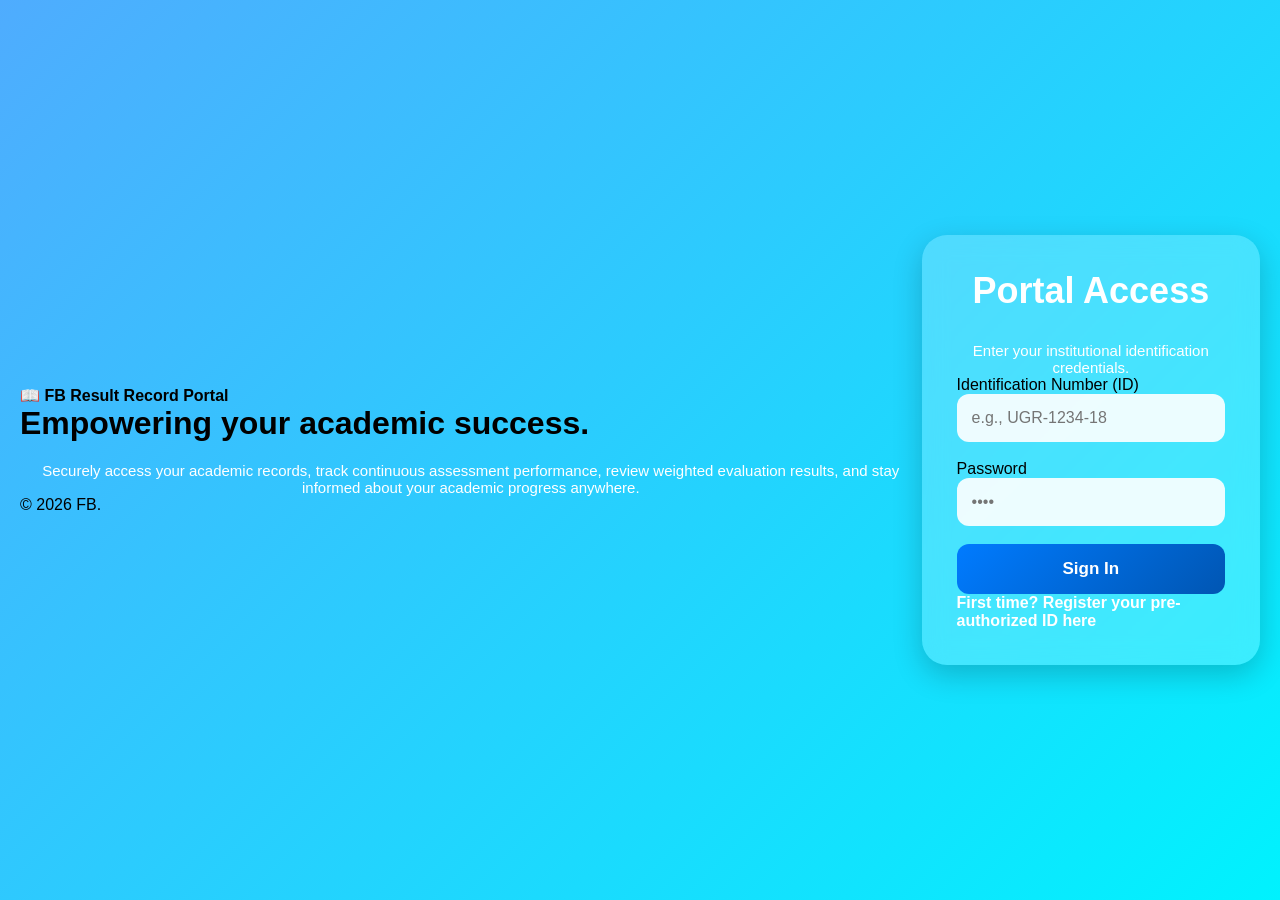
==== index.html @ 3ad72c37 "Update index.html" ====
<!DOCTYPE html>
<html lang="en">
<head>
    <meta charset="UTF-8">
    <meta name="viewport" content="width=device-width, initial-scale=1.0">
    <title>FB Result Record Portal</title>
    <link rel="stylesheet" href="style.css">
</head>
<body>
    <div class="container">
        <div class="left-banner">
            <div class="brand">📖 <strong>FB Result Record Portal</strong></div>
            <h1>Empowering your academic success.</h1>
            <p>Securely access your academic records, track continuous assessment performance, review weighted evaluation results, and stay informed about your academic progress anywhere.</p>
            <div class="footer-text">© 2026 FB.</div>
        </div>

        <div class="right-content">
            <div id="auth-card" class="card">
                <h2 id="auth-title">Portal Access</h2>
                <p id="auth-subtitle">Enter your institutional identification credentials.</p>
                
                <form id="auth-form">
                    <div class="form-group">
                        <label for="userId">Identification Number (ID)</label>
                        <input type="text" id="userId" required placeholder="e.g., UGR-1234-18">
                    </div>
                    <div class="form-group">
                        <label for="password">Password</label>
                        <input type="password" id="password" required placeholder="••••">
                    </div>
                    <button type="submit" id="submit-btn" class="primary-btn">Sign In</button>
                </form>
                <div class="toggle-auth">
                    <a href="#" id="toggle-link">First time? Register your pre-authorized ID here</a>
                </div>
            </div>

            <div id="student-dashboard" class="dashboard-card" style="display: none;">
                <h2>Welcome back, <span id="student-display-name">Student</span>!</h2>
                <p>Academic Assessment Performance Ledger</p>
                <div class="table-wrapper">
                    <table class="data-table">
                        <thead>
                            <tr>
                                <th>Subject Course</th>
                                <th>Quiz (10%)</th>
                                <th>Mid (20%)</th>
                                <th>Assign (20%)</th>
                                <th>Final (50%)</th>
                                <th>Total (100%)</th>
                                <th>Grade</th>
                            </tr>
                        </thead>
                        <tbody id="student-marks-body"></tbody>
                    </table>
                </div>
                <button class="secondary-btn" onclick="logout()">Sign Out</button>
            </div>

            <div id="admin-dashboard" class="card" style="display: none;">
                <h2>Instructor Grading Suite</h2>
                <p>Publish weighted assessment values directly to cloud tables.</p>
                <form id="mark-form">
                    <div class="form-group"><label>Student ID</label><input type="text" id="target-id" required></div>
                    <div class="form-group"><label>Course Subject</label><input type="text" id="target-subject" required></div>
                    <div class="form-group"><label>Quiz (Max 10)</label><input type="number" id="m-quiz" step="0.01" min="0" max="10" required></div>
                    <div class="form-group"><label>Mid Exam (Max 20)</label><input type="number" id="m-mid" step="0.01" min="0" max="20" required></div>
                    <div class="form-group"><label>Assignment (Max 20)</label><input type="number" id="m-assign" step="0.01" min="0" max="20" required></div>
                    <div class="form-group"><label>Final Exam (Max 50)</label><input type="number" id="m-final" step="0.01" min="0" max="50" required></div>
                    <button type="submit" class="primary-btn">Commit Grades</button>
                </form>
                <button class="secondary-btn" onclick="logout()">Sign Out</button>
            </div>
        </div>
    </div>
    <script src="app.js"></script>
</body>
</html>
---- style.css ----
*{
margin:0;
padding:0;
box-sizing:border-box;
font-family:'Segoe UI',sans-serif;
}

body{
min-height:100vh;
display:flex;
justify-content:center;
align-items:center;
background:linear-gradient(135deg,#4facfe,#00f2fe);
padding:20px;
}

.container{
width:100%;
display:flex;
justify-content:center;
align-items:center;
}

.card{
width:100%;
max-width:450px;
background:rgba(255,255,255,0.2);
backdrop-filter:blur(12px);
-webkit-backdrop-filter:blur(12px);
padding:35px;
border-radius:25px;
box-shadow:0 10px 30px rgba(0,0,0,0.2);
animation:fadeIn 1s ease;
}

h2{
text-align:center;
margin-bottom:30px;
font-size:36px;
font-weight:700;
color:white;
}

form{
display:flex;
flex-direction:column;
gap:18px;
}

.input-group{
width:100%;
}

input{
width:100%;
padding:15px;
border:none;
outline:none;
border-radius:12px;
font-size:16px;
background:rgba(255,255,255,0.9);
transition:0.3s ease;
}

input:focus{
transform:scale(1.02);
box-shadow:0 0 10px rgba(0,123,255,0.4);
}

button{
width:100%;
padding:15px;
border:none;
border-radius:12px;
background:linear-gradient(135deg,#007bff,#0056b3);
color:white;
font-size:17px;
font-weight:600;
cursor:pointer;
transition:0.3s ease;
}

button:hover{
transform:translateY(-3px);
box-shadow:0 8px 20px rgba(0,123,255,0.4);
}

button:active{
transform:scale(0.98);
}

p{
text-align:center;
margin-top:20px;
color:white;
font-size:15px;
}

a{
color:#fff;
font-weight:bold;
text-decoration:none;
}

a:hover{
text-decoration:underline;
}

@keyframes fadeIn{

from{
opacity:0;
transform:translateY(20px);
}

to{
opacity:1;
transform:translateY(0);
}

}

@media(max-width:768px){

.card{
max-width:95%;
padding:28px;
}

h2{
font-size:30px;
}

}

@media(max-width:480px){

body{
padding:10px;
}

.card{
padding:22px;
border-radius:18px;
}

h2{
font-size:26px;
}

input,
button{
padding:13px;
font-size:15px;
}

}
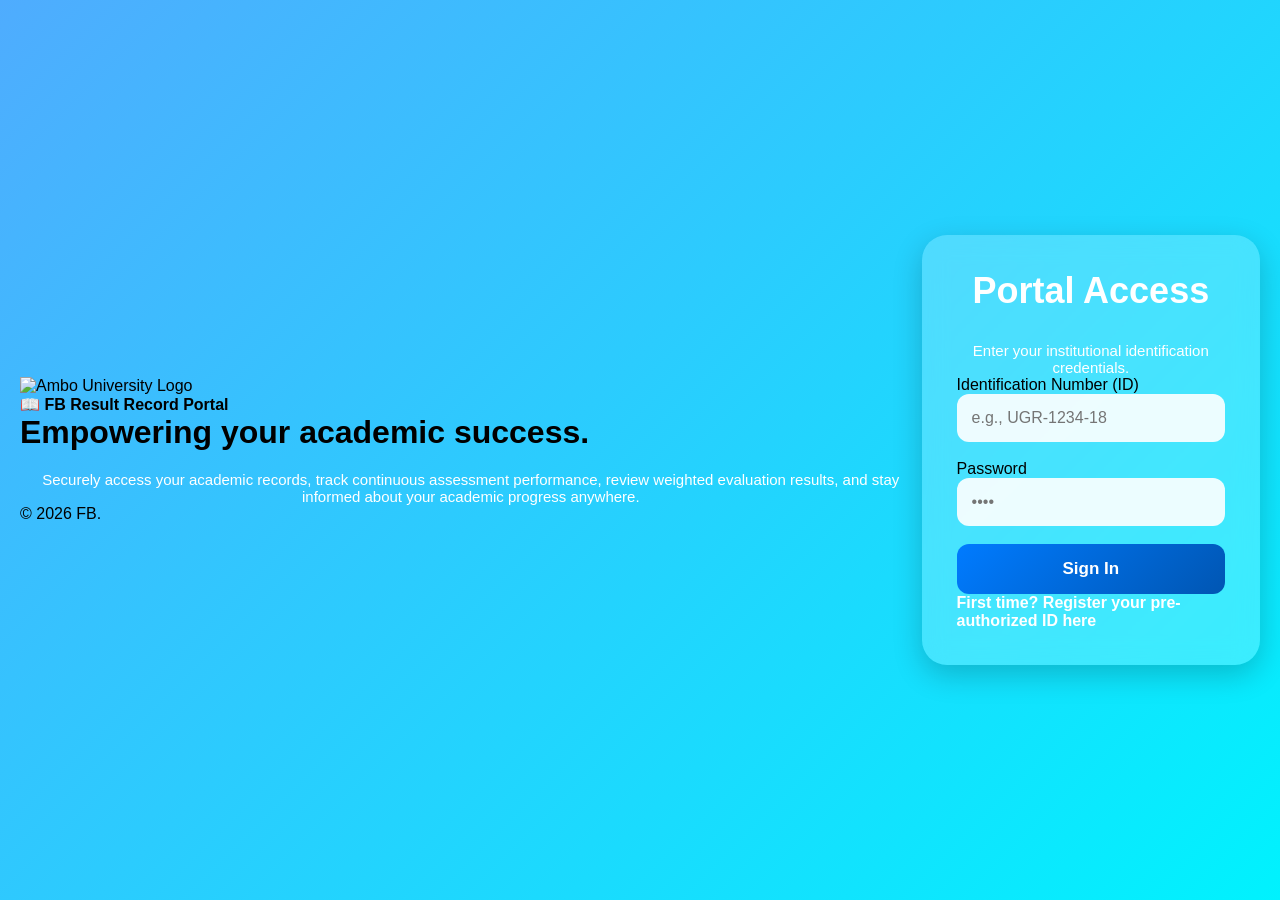
==== commit 4f288419: "Update index.html" ====
--- a/index.html
+++ b/index.html
@@ -9,6 +9,10 @@
 <body>
     <div class="container">
         <div class="left-banner">
+            <div class="logo-wrapper">
+                <img src="ambo-university-logo.png" alt="Ambo University Logo" class="university-logo">
+            </div>
+            
             <div class="brand">📖 <strong>FB Result Record Portal</strong></div>
             <h1>Empowering your academic success.</h1>
             <p>Securely access your academic records, track continuous assessment performance, review weighted evaluation results, and stay informed about your academic progress anywhere.</p>
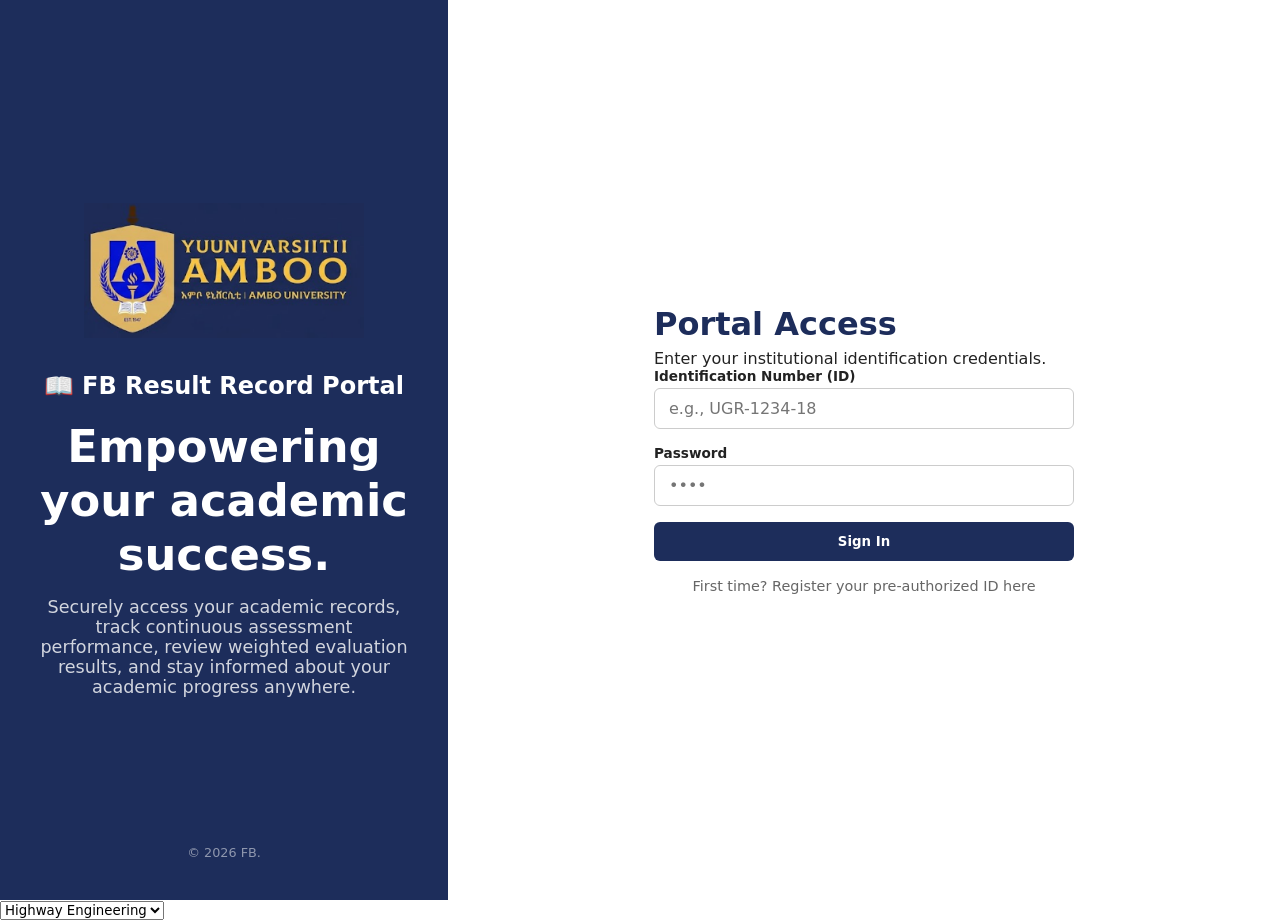
==== commit 6d719db2: "Add subject selection dropdown to index.html" ====
--- a/index.html
+++ b/index.html
@@ -12,7 +12,6 @@
             <div class="logo-wrapper">
                 <img src="ambo-university-logo.png" alt="Ambo University Logo" class="university-logo">
             </div>
-            
             <div class="brand">📖 <strong>FB Result Record Portal</strong></div>
             <h1>Empowering your academic success.</h1>
             <p>Securely access your academic records, track continuous assessment performance, review weighted evaluation results, and stay informed about your academic progress anywhere.</p>
@@ -79,5 +78,9 @@
         </div>
     </div>
     <script src="app.js"></script>
+   <select id="target-subject">
+    <option value="Highway Engineering">Highway Engineering</option>
+    <option value="Transport Planning">Transport Planning</option>
+</select>
 </body>
 </html>
--- a/style.css
+++ b/style.css
@@ -1,157 +1,104 @@
-*{
-margin:0;
-padding:0;
-box-sizing:border-box;
-font-family:'Segoe UI',sans-serif;
+/* Container for the logo inside the left banner */
+.logo-wrapper {
+    background-color: transparent; /* Removes the white background card completely */
+    padding: 0; /* Removes the extra padding that caused the thick frame look */
+    
+    width: 100%;
+    max-width: 280px; /* Keeps a professional display width for the university badge */
+    margin: 0 auto 30px auto; /* Centers the wrapper horizontally and keeps spacing below it */
+    display: block; /* Block display allows auto margins to center it */
+    text-align: center; /* Centers the image inline element inside the wrapper */
 }
 
-body{
-min-height:100vh;
-display:flex;
-justify-content:center;
-align-items:center;
-background:linear-gradient(135deg,#4facfe,#00f2fe);
-padding:20px;
+/* Forces logo image to display perfectly inside its frame */
+.university-logo {
+    width: 100%;
+    height: auto;
+    display: inline-block; /* CHANGED from 'none' so your logo is actually visible */
+    object-fit: contain;
 }
 
-.container{
-width:100%;
-display:flex;
-justify-content:center;
-align-items:center;
+/* Ensure the left banner container centers its children smoothly */
+.left-banner {
+    display: flex;
+    flex-direction: column;
+    justify-content: center;
+    align-items: center; /* Centers the title, paragraph, and logo horizontally */
+    text-align: center; /* Centers all internal text lines */
+    padding: 60px 40px;
 }
 
-.card{
-width:100%;
-max-width:450px;
-background:rgba(255,255,255,0.2);
-backdrop-filter:blur(12px);
--webkit-backdrop-filter:blur(12px);
-padding:35px;
-border-radius:25px;
-box-shadow:0 10px 30px rgba(0,0,0,0.2);
-animation:fadeIn 1s ease;
+/* Reset the brand layout positioning to prevent it from pinning to a tiny absolute corner */
+.left-banner .brand {
+    position: static !important; /* Overrides any old absolute thumbnail positioning */
+    font-size: 1.5rem;
+    font-weight: 700;
+    margin-bottom: 20px;
+    color: #ffffff;
+    display: flex;
+    align-items: center;
+    gap: 8px;
+}
+:root {
+    --primary-blue: #1d2d5b;
+    --text-dark: #222222;
+    --text-muted: #666666;
+    --bg-light: #f4f6f9;
+    --border-color: #cccccc;
 }
 
-h2{
-text-align:center;
-margin-bottom:30px;
-font-size:36px;
-font-weight:700;
-color:white;
+* { box-sizing: border-box; margin: 0; padding: 0; font-family: -apple-system, system-ui, sans-serif; }
+body { background-color: #ffffff; color: var(--text-dark); min-height: 100vh; }
+.container { display: flex; min-height: 100vh; flex-wrap: wrap; }
+
+.left-banner {
+    background-color: var(--primary-blue);
+    color: #ffffff;
+    width: 35%;
+    padding: 40px;
+    display: flex;
+    flex-direction: column;
+    justify-content: center;
+    position: relative;
 }
 
-form{
-display:flex;
-flex-direction:column;
-gap:18px;
+.left-banner h1 { font-size: 2.8rem; margin-bottom: 16px; line-height: 1.2; }
+.left-banner p { opacity: 0.8; font-size: 1.1rem; }
+.left-banner .brand { position: absolute; top: 40px; }
+.left-banner .footer-text { position: absolute; bottom: 40px; font-size: 0.8rem; opacity: 0.5; }
+
+.right-content {
+    width: 65%;
+    display: flex;
+    align-items: center;
+    justify-content: center;
+    padding: 40px;
+    background-color: #ffffff;
 }
 
-.input-group{
-width:100%;
+.card { width: 100%; max-width: 420px; }
+.dashboard-card { width: 100%; padding: 20px; }
+h2 { color: var(--primary-blue); font-size: 2rem; margin-bottom: 6px; }
+
+.form-group { margin-bottom: 16px; }
+.form-group label { display: block; font-size: 0.85rem; font-weight: 600; margin-bottom: 4px; }
+.form-group input { width: 100%; padding: 10px 14px; border: 1px solid var(--border-color); border-radius: 6px; font-size: 1rem; }
+
+.primary-btn { width: 100%; background-color: var(--primary-blue); color: white; padding: 12px; border: none; border-radius: 6px; font-weight: 600; cursor: pointer; }
+.secondary-btn { background: none; border: 1px solid var(--primary-blue); color: var(--primary-blue); padding: 8px 16px; border-radius: 4px; cursor: pointer; margin-top: 20px; }
+.toggle-auth { text-align: center; margin-top: 15px; }
+.toggle-auth a { color: var(--text-muted); text-decoration: none; font-size: 0.9rem; }
+
+/* Responsive Table Styles */
+.table-wrapper { width: 100%; overflow-x: auto; margin-top: 20px; border: 1px solid var(--border-color); border-radius: 6px; }
+.data-table { width: 100%; border-collapse: collapse; min-width: 600px; }
+.data-table th, .data-table td { padding: 12px; border-bottom: 1px solid #e0e0e0; text-align: left; font-size: 0.95rem; }
+.data-table th { background-color: var(--bg-light); color: var(--primary-blue); font-weight: 600; }
+.data-table tr:last-child td { border-bottom: none; }
+
+@media (max-width: 1024px) {
+    .container { flex-direction: column; }
+    .left-banner, .right-content { width: 100%; position: static; padding: 40px 20px; }
+    .left-banner { min-height: 200px; }
+    .left-banner .brand, .left-banner .footer-text { position: static; margin-bottom: 20px; }
 }
-
-input{
-width:100%;
-padding:15px;
-border:none;
-outline:none;
-border-radius:12px;
-font-size:16px;
-background:rgba(255,255,255,0.9);
-transition:0.3s ease;
-}
-
-input:focus{
-transform:scale(1.02);
-box-shadow:0 0 10px rgba(0,123,255,0.4);
-}
-
-button{
-width:100%;
-padding:15px;
-border:none;
-border-radius:12px;
-background:linear-gradient(135deg,#007bff,#0056b3);
-color:white;
-font-size:17px;
-font-weight:600;
-cursor:pointer;
-transition:0.3s ease;
-}
-
-button:hover{
-transform:translateY(-3px);
-box-shadow:0 8px 20px rgba(0,123,255,0.4);
-}
-
-button:active{
-transform:scale(0.98);
-}
-
-p{
-text-align:center;
-margin-top:20px;
-color:white;
-font-size:15px;
-}
-
-a{
-color:#fff;
-font-weight:bold;
-text-decoration:none;
-}
-
-a:hover{
-text-decoration:underline;
-}
-
-@keyframes fadeIn{
-
-from{
-opacity:0;
-transform:translateY(20px);
-}
-
-to{
-opacity:1;
-transform:translateY(0);
-}
-
-}
-
-@media(max-width:768px){
-
-.card{
-max-width:95%;
-padding:28px;
-}
-
-h2{
-font-size:30px;
-}
-
-}
-
-@media(max-width:480px){
-
-body{
-padding:10px;
-}
-
-.card{
-padding:22px;
-border-radius:18px;
-}
-
-h2{
-font-size:26px;
-}
-
-input,
-button{
-padding:13px;
-font-size:15px;
-}
-
-}
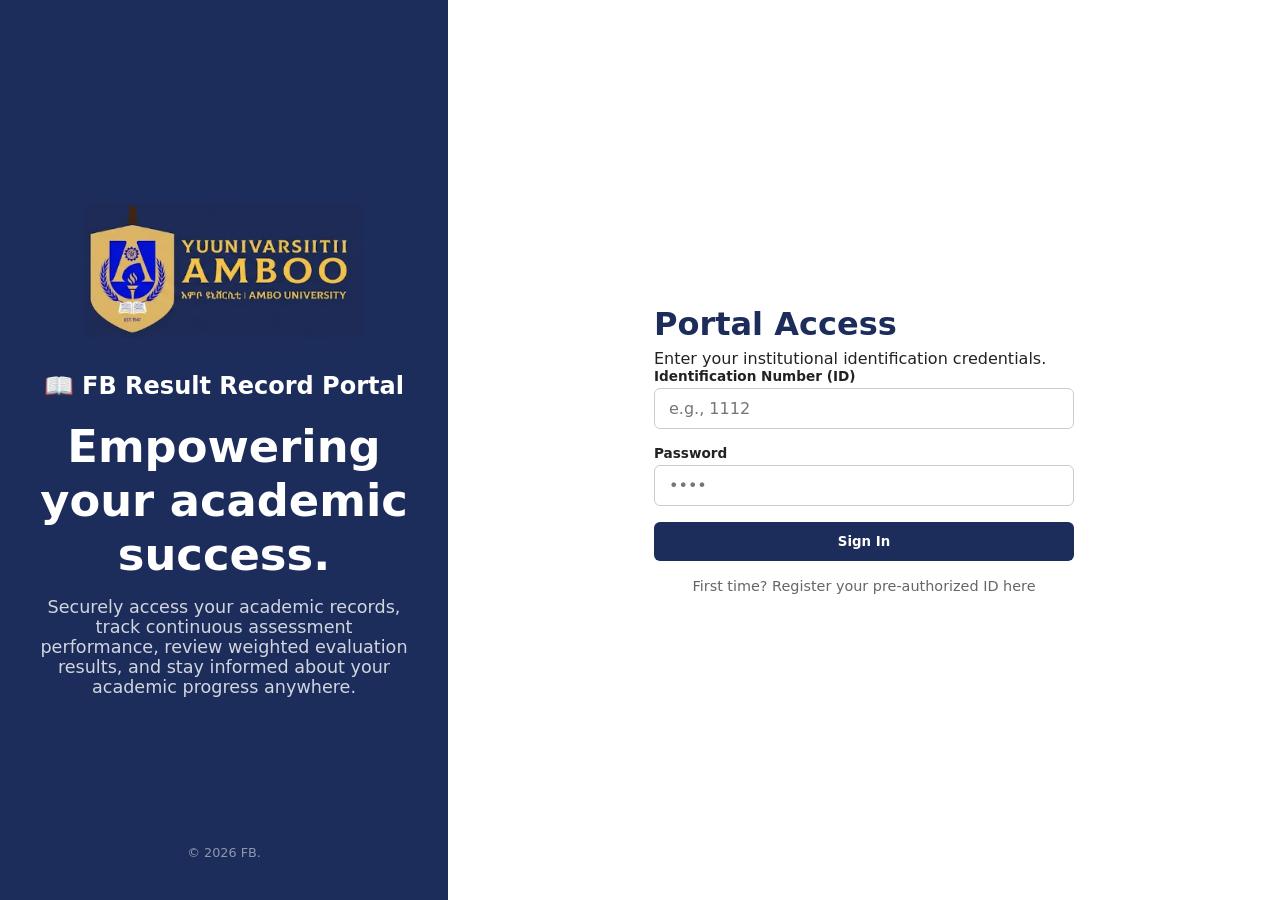
==== commit fd62ff04: "Update index.html" ====
--- a/index.html
+++ b/index.html
@@ -26,7 +26,7 @@
                 <form id="auth-form">
                     <div class="form-group">
                         <label for="userId">Identification Number (ID)</label>
-                        <input type="text" id="userId" required placeholder="e.g., UGR-1234-18">
+                        <input type="text" id="userId" required placeholder="e.g., 1112">
                     </div>
                     <div class="form-group">
                         <label for="password">Password</label>
@@ -65,8 +65,17 @@
                 <h2>Instructor Grading Suite</h2>
                 <p>Publish weighted assessment values directly to cloud tables.</p>
                 <form id="mark-form">
-                    <div class="form-group"><label>Student ID</label><input type="text" id="target-id" required></div>
-                    <div class="form-group"><label>Course Subject</label><input type="text" id="target-subject" required></div>
+                    <div class="form-group">
+                        <label>Student ID</label>
+                        <input type="text" id="target-id" required>
+                    </div>
+                    <div class="form-group">
+                        <label>Course Subject</label>
+                        <select id="target-subject" class="form-control" style="width:100%; padding: 10px; margin-top: 5px; border-radius: 6px;">
+                            <option value="Highway Engineering">Highway Engineering</option>
+                            <option value="Transport Planning">Transport Planning</option>
+                        </select>
+                    </div>
                     <div class="form-group"><label>Quiz (Max 10)</label><input type="number" id="m-quiz" step="0.01" min="0" max="10" required></div>
                     <div class="form-group"><label>Mid Exam (Max 20)</label><input type="number" id="m-mid" step="0.01" min="0" max="20" required></div>
                     <div class="form-group"><label>Assignment (Max 20)</label><input type="number" id="m-assign" step="0.01" min="0" max="20" required></div>
@@ -78,9 +87,5 @@
         </div>
     </div>
     <script src="app.js"></script>
-   <select id="target-subject">
-    <option value="Highway Engineering">Highway Engineering</option>
-    <option value="Transport Planning">Transport Planning</option>
-</select>
 </body>
 </html>
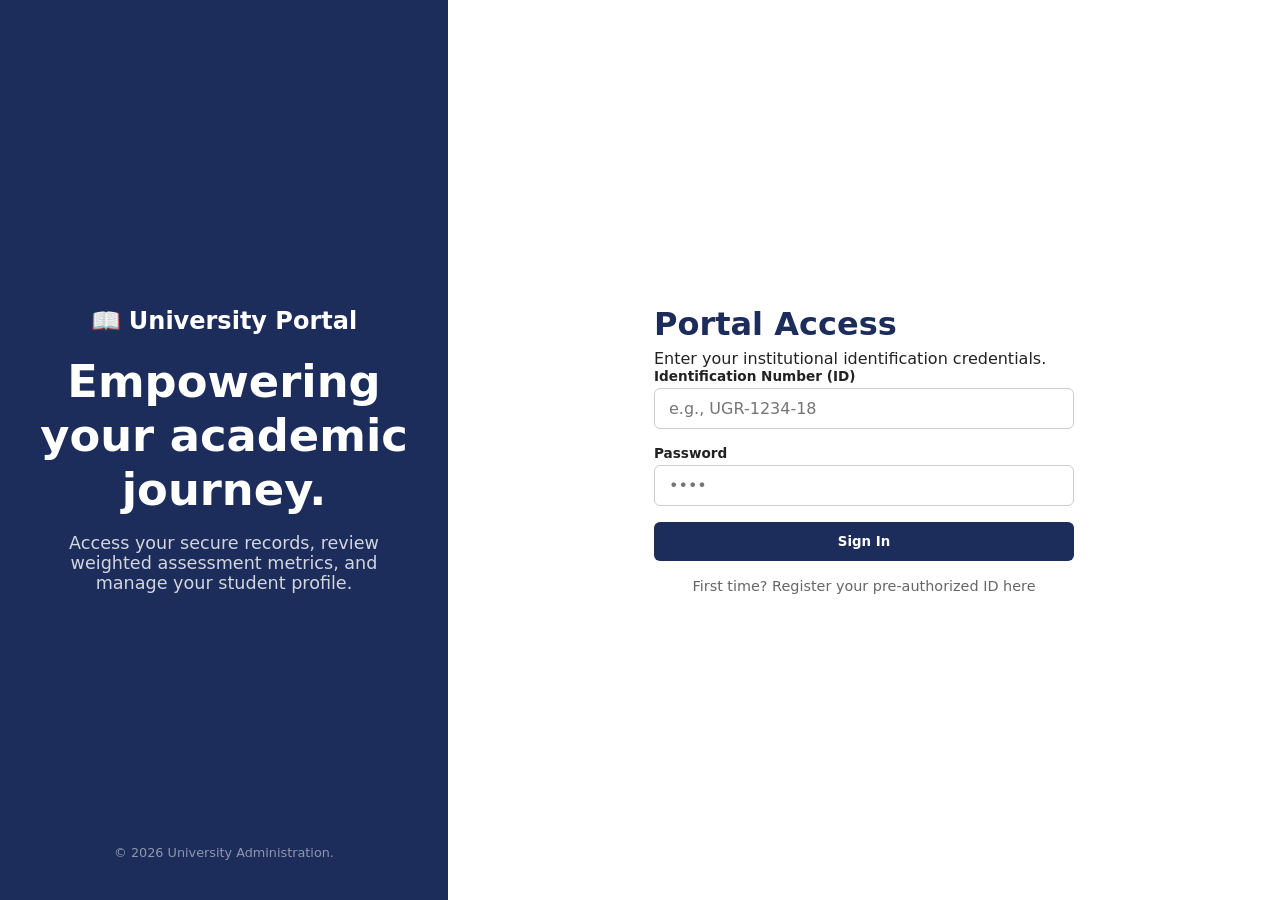
==== commit af9f1df3: "Update index.html" ====
--- a/index.html
+++ b/index.html
@@ -3,19 +3,16 @@
 <head>
     <meta charset="UTF-8">
     <meta name="viewport" content="width=device-width, initial-scale=1.0">
-    <title>FB Result Record Portal</title>
+    <title>University Portal</title>
     <link rel="stylesheet" href="style.css">
 </head>
 <body>
     <div class="container">
         <div class="left-banner">
-            <div class="logo-wrapper">
-                <img src="ambo-university-logo.png" alt="Ambo University Logo" class="university-logo">
-            </div>
-            <div class="brand">📖 <strong>FB Result Record Portal</strong></div>
-            <h1>Empowering your academic success.</h1>
-            <p>Securely access your academic records, track continuous assessment performance, review weighted evaluation results, and stay informed about your academic progress anywhere.</p>
-            <div class="footer-text">© 2026 FB.</div>
+            <div class="brand">📖 <strong>University Portal</strong></div>
+            <h1>Empowering your academic journey.</h1>
+            <p>Access your secure records, review weighted assessment metrics, and manage your student profile.</p>
+            <div class="footer-text">© 2026 University Administration.</div>
         </div>
 
         <div class="right-content">
@@ -26,7 +23,7 @@
                 <form id="auth-form">
                     <div class="form-group">
                         <label for="userId">Identification Number (ID)</label>
-                        <input type="text" id="userId" required placeholder="e.g., 1112">
+                        <input type="text" id="userId" required placeholder="e.g., UGR-1234-18">
                     </div>
                     <div class="form-group">
                         <label for="password">Password</label>
@@ -65,17 +62,8 @@
                 <h2>Instructor Grading Suite</h2>
                 <p>Publish weighted assessment values directly to cloud tables.</p>
                 <form id="mark-form">
-                    <div class="form-group">
-                        <label>Student ID</label>
-                        <input type="text" id="target-id" required>
-                    </div>
-                    <div class="form-group">
-                        <label>Course Subject</label>
-                        <select id="target-subject" class="form-control" style="width:100%; padding: 10px; margin-top: 5px; border-radius: 6px;">
-                            <option value="Highway Engineering">Highway Engineering</option>
-                            <option value="Transport Planning">Transport Planning</option>
-                        </select>
-                    </div>
+                    <div class="form-group"><label>Student ID</label><input type="text" id="target-id" required></div>
+                    <div class="form-group"><label>Course Subject</label><input type="text" id="target-subject" required></div>
                     <div class="form-group"><label>Quiz (Max 10)</label><input type="number" id="m-quiz" step="0.01" min="0" max="10" required></div>
                     <div class="form-group"><label>Mid Exam (Max 20)</label><input type="number" id="m-mid" step="0.01" min="0" max="20" required></div>
                     <div class="form-group"><label>Assignment (Max 20)</label><input type="number" id="m-assign" step="0.01" min="0" max="20" required></div>
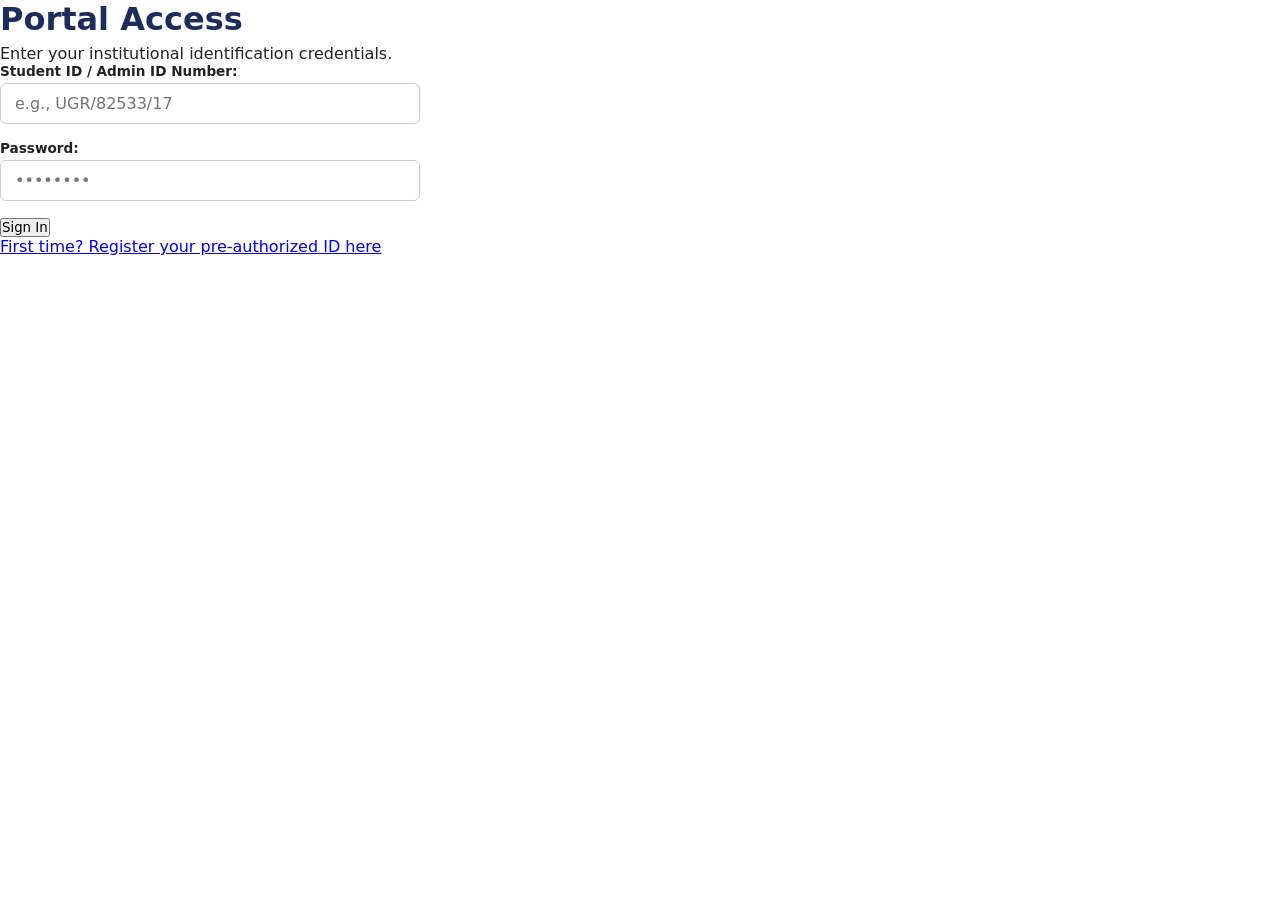
==== commit e900196d: "Update index.html" ====
--- a/index.html
+++ b/index.html
@@ -1,79 +1,99 @@
 <!DOCTYPE html>
 <html lang="en">
 <head>
-    <meta charset="UTF-8">
-    <meta name="viewport" content="width=device-width, initial-scale=1.0">
-    <title>University Portal</title>
-    <link rel="stylesheet" href="style.css">
-</head>
+  <meta charset="UTF-8">
+  <meta name="viewport" content="width=device-width, initial-scale=1.0">
+  <title>FB Educational Portal</title>
+  <link rel="stylesheet" href="style.css"> </head>
 <body>
-    <div class="container">
-        <div class="left-banner">
-            <div class="brand">📖 <strong>University Portal</strong></div>
-            <h1>Empowering your academic journey.</h1>
-            <p>Access your secure records, review weighted assessment metrics, and manage your student profile.</p>
-            <div class="footer-text">© 2026 University Administration.</div>
+
+  <div id="auth-card" class="card">
+    <h2 id="auth-title">Portal Access</h2>
+    <p id="auth-subtitle">Enter your institutional identification credentials.</p>
+    
+    <form id="auth-form">
+      <div class="form-group">
+        <label for="userId">Student ID / Admin ID Number:</label>
+        <input type="text" id="userId" placeholder="e.g., UGR/82533/17" required>
+      </div>
+      <div class="form-group">
+        <label for="password">Password:</label>
+        <input type="password" id="password" placeholder="••••••••" required>
+      </div>
+      <button type="submit" id="submit-btn">Sign In</button>
+    </form>
+    
+    <div class="toggle-container">
+      <a href="#" id="toggle-link">First time? Register your pre-authorized ID here</a>
+    </div>
+  </div>
+
+  <div id="student-dashboard" class="card" style="display: none;">
+    <div class="dashboard-header">
+      <h2>Welcome, <span id="student-display-name">Student</span>!</h2>
+      <button onclick="logout()" class="btn-logout">Logout</button>
+    </div>
+    
+    <h3>Your Academic Performance Matrix</h3>
+    <table class="marks-table">
+      <thead>
+        <tr>
+          <th>Course Title & Code</th>
+          <th>Assessment (30%)</th>
+          <th>Mid Exam (20%)</th>
+          <th>Final Exam (50%)</th>
+          <th>Total (100%)</th>
+          <th>Grade</th>
+        </tr>
+      </thead>
+      <tbody id="student-marks-body">
+        </tbody>
+    </table>
+  </div>
+
+  <div id="admin-dashboard" class="card" style="display: none;">
+    <div class="dashboard-header">
+      <h2>👑 Central Administration Core Deck</h2>
+      <button onclick="logout()" class="btn-logout">Logout</button>
+    </div>
+
+    <div class="admin-section">
+      <h3>➕ Publish & Update Student Grades</h3>
+      <form id="mark-form">
+        <div class="form-group">
+          <label for="target-id">Target Student ID Number:</label>
+          <input type="text" id="target-id" placeholder="e.g., UGR/82533/17" required>
+        </div>
+        
+        <div class="form-group">
+          <label for="target-subject">Select Academic Evaluation Tab:</label>
+          <select id="target-subject" required>
+            <option value="" disabled selected>-- Select Course --</option>
+            <option value="Geometric Design of Highway and Street (CEng 3201)">Geometric Design of Highway and Street (CEng 3201)</option>
+            <option value="Transport Planning and Modeling (CEng 2901)">Transport Planning and Modeling (CEng 2901)</option>
+          </select>
         </div>
 
-        <div class="right-content">
-            <div id="auth-card" class="card">
-                <h2 id="auth-title">Portal Access</h2>
-                <p id="auth-subtitle">Enter your institutional identification credentials.</p>
-                
-                <form id="auth-form">
-                    <div class="form-group">
-                        <label for="userId">Identification Number (ID)</label>
-                        <input type="text" id="userId" required placeholder="e.g., UGR-1234-18">
-                    </div>
-                    <div class="form-group">
-                        <label for="password">Password</label>
-                        <input type="password" id="password" required placeholder="••••">
-                    </div>
-                    <button type="submit" id="submit-btn" class="primary-btn">Sign In</button>
-                </form>
-                <div class="toggle-auth">
-                    <a href="#" id="toggle-link">First time? Register your pre-authorized ID here</a>
-                </div>
-            </div>
+        <div class="form-row">
+          <div class="form-group">
+            <label for="m-quiz">Assessment (30%):</label>
+            <input type="number" id="m-quiz" step="0.01" min="0" max="30" placeholder="0.00" required>
+          </div>
+          <div class="form-group">
+            <label for="m-mid">Mid Exam (20%):</label>
+            <input type="number" id="m-mid" step="0.01" min="0" max="20" placeholder="0.00" required>
+          </div>
+          <div class="form-group">
+            <label for="m-final">Final Exam (50%):</label>
+            <input type="number" id="m-final" step="0.01" min="0" max="50" placeholder="0.00" required>
+          </div>
+        </div>
 
-            <div id="student-dashboard" class="dashboard-card" style="display: none;">
-                <h2>Welcome back, <span id="student-display-name">Student</span>!</h2>
-                <p>Academic Assessment Performance Ledger</p>
-                <div class="table-wrapper">
-                    <table class="data-table">
-                        <thead>
-                            <tr>
-                                <th>Subject Course</th>
-                                <th>Quiz (10%)</th>
-                                <th>Mid (20%)</th>
-                                <th>Assign (20%)</th>
-                                <th>Final (50%)</th>
-                                <th>Total (100%)</th>
-                                <th>Grade</th>
-                            </tr>
-                        </thead>
-                        <tbody id="student-marks-body"></tbody>
-                    </table>
-                </div>
-                <button class="secondary-btn" onclick="logout()">Sign Out</button>
-            </div>
+        <button type="submit" class="btn-admin-submit">Save Academic Metrics Record</button>
+      </form>
+    </div>
+  </div>
 
-            <div id="admin-dashboard" class="card" style="display: none;">
-                <h2>Instructor Grading Suite</h2>
-                <p>Publish weighted assessment values directly to cloud tables.</p>
-                <form id="mark-form">
-                    <div class="form-group"><label>Student ID</label><input type="text" id="target-id" required></div>
-                    <div class="form-group"><label>Course Subject</label><input type="text" id="target-subject" required></div>
-                    <div class="form-group"><label>Quiz (Max 10)</label><input type="number" id="m-quiz" step="0.01" min="0" max="10" required></div>
-                    <div class="form-group"><label>Mid Exam (Max 20)</label><input type="number" id="m-mid" step="0.01" min="0" max="20" required></div>
-                    <div class="form-group"><label>Assignment (Max 20)</label><input type="number" id="m-assign" step="0.01" min="0" max="20" required></div>
-                    <div class="form-group"><label>Final Exam (Max 50)</label><input type="number" id="m-final" step="0.01" min="0" max="50" required></div>
-                    <button type="submit" class="primary-btn">Commit Grades</button>
-                </form>
-                <button class="secondary-btn" onclick="logout()">Sign Out</button>
-            </div>
-        </div>
-    </div>
-    <script src="app.js"></script>
+  <script src="app.js"></script>
 </body>
 </html>
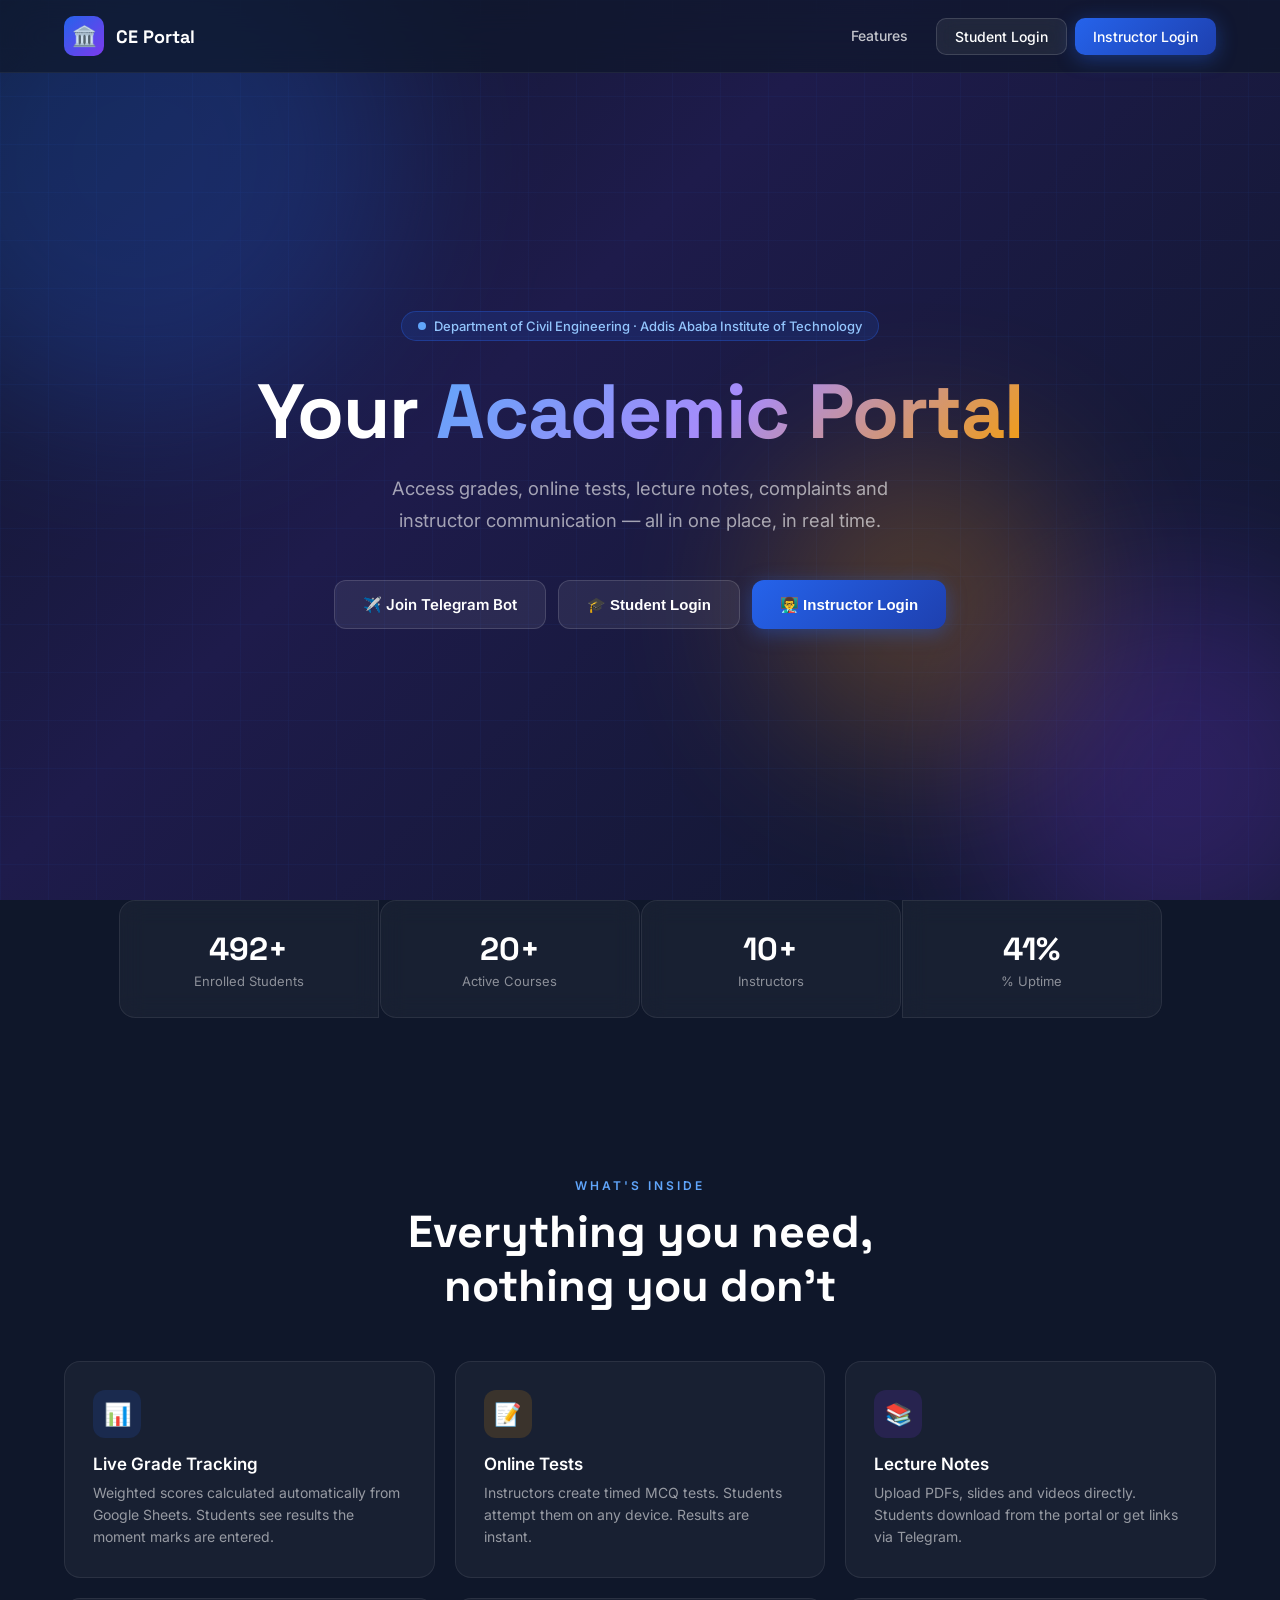
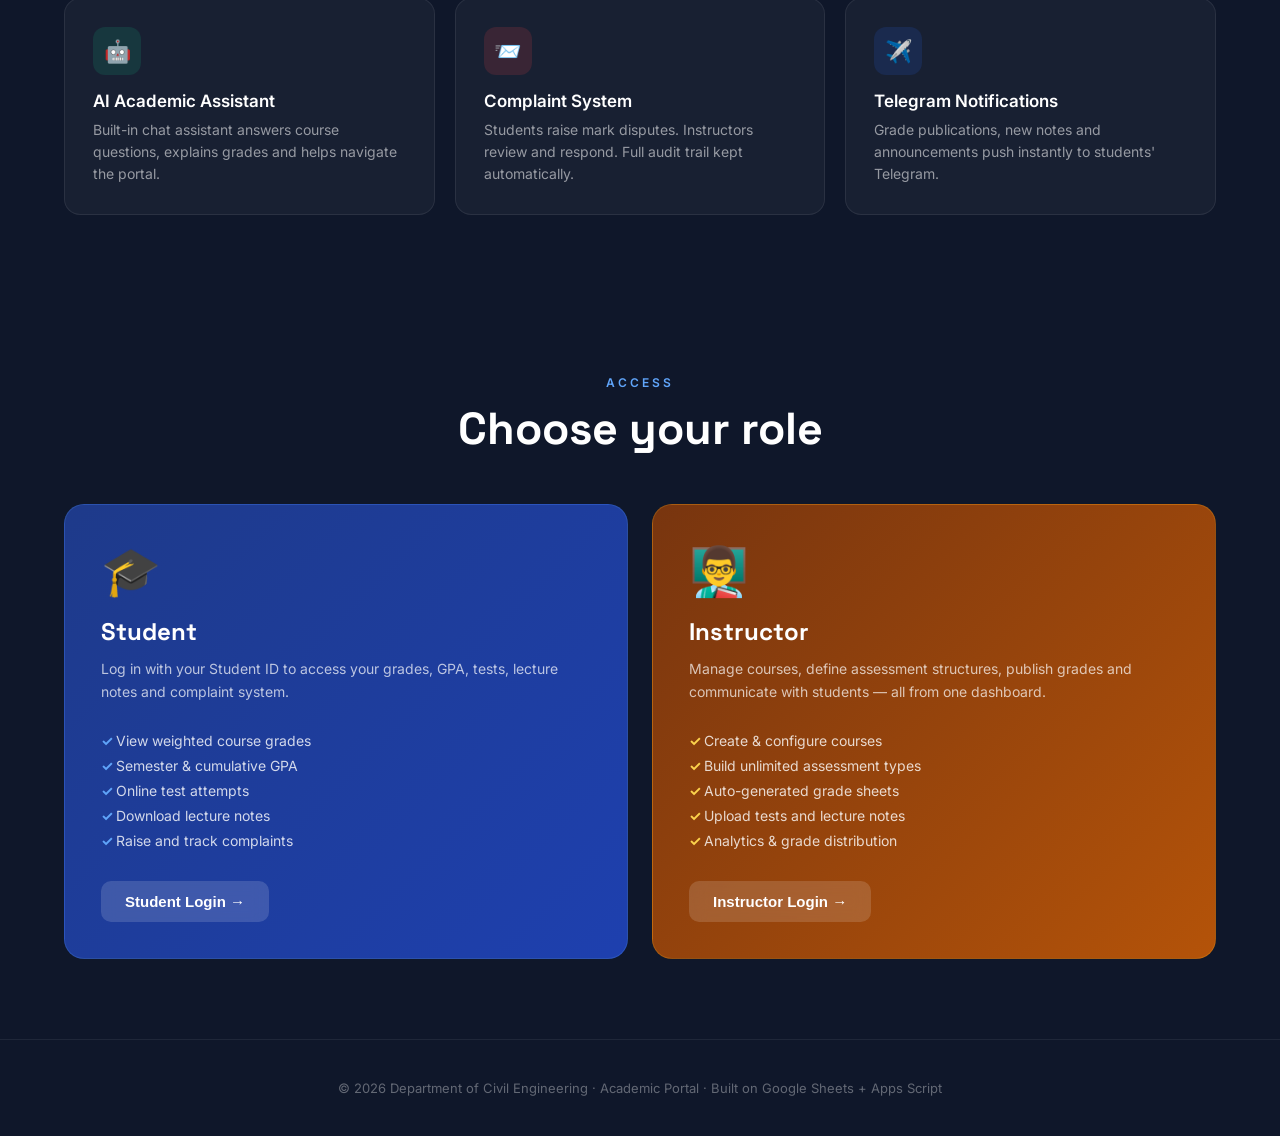
==== commit 82fc79bc: "Add files via upload" ====
--- a/index.html
+++ b/index.html
@@ -1,99 +1,644 @@
 <!DOCTYPE html>
 <html lang="en">
 <head>
-  <meta charset="UTF-8">
-  <meta name="viewport" content="width=device-width, initial-scale=1.0">
-  <title>FB Educational Portal</title>
-  <link rel="stylesheet" href="style.css"> </head>
+  <meta charset="UTF-8" />
+  <meta name="viewport" content="width=device-width, initial-scale=1.0" />
+  <meta name="description" content="Civil Engineering Department Academic Portal — Grades, tests, notes and more." />
+  <title>CE Department Portal</title>
+  <link rel="preconnect" href="https://fonts.googleapis.com" />
+  <link href="https://fonts.googleapis.com/css2?family=Inter:wght@300;400;500;600;700;800&family=Space+Grotesk:wght@500;700&display=swap" rel="stylesheet" />
+  <style>
+    *, *::before, *::after { box-sizing: border-box; margin: 0; padding: 0; }
+
+    :root {
+      --blue:     #2563EB;
+      --blue-dk:  #1E40AF;
+      --amber:    #F59E0B;
+      --amber-lt: #FBBF24;
+      --bg:       #F8FAFC;
+      --bg-dk:    #0F172A;
+      --text:     #0F172A;
+      --muted:    #64748B;
+      --white:    #FFFFFF;
+      --glass:    rgba(255,255,255,0.10);
+      --radius:   16px;
+    }
+
+    html { scroll-behavior: smooth; }
+
+    body {
+      font-family: 'Inter', sans-serif;
+      background: var(--bg-dk);
+      color: var(--white);
+      min-height: 100vh;
+      overflow-x: hidden;
+    }
+
+    /* ─── ANIMATED BG ─────────────────────────────────── */
+    .bg-canvas {
+      position: fixed; inset: 0; z-index: 0;
+      background: linear-gradient(135deg, #0F172A 0%, #1E1B4B 40%, #0F172A 100%);
+      overflow: hidden;
+    }
+    .bg-canvas::before {
+      content: '';
+      position: absolute; inset: 0;
+      background-image:
+        linear-gradient(rgba(37,99,235,0.05) 1px, transparent 1px),
+        linear-gradient(90deg, rgba(37,99,235,0.05) 1px, transparent 1px);
+      background-size: 48px 48px;
+    }
+    .blob {
+      position: absolute; border-radius: 50%;
+      filter: blur(80px); opacity: 0.25;
+      animation: drift 18s ease-in-out infinite alternate;
+    }
+    .blob-1 { width:520px; height:520px; background:#2563EB; top:-100px; left:-120px; animation-delay:0s; }
+    .blob-2 { width:400px; height:400px; background:#7C3AED; bottom:-80px; right:-100px; animation-delay:-6s; }
+    .blob-3 { width:300px; height:300px; background:#F59E0B; top:50%; left:60%; animation-delay:-12s; }
+    @keyframes drift {
+      from { transform: translate(0,0) scale(1); }
+      to   { transform: translate(40px,30px) scale(1.08); }
+    }
+
+    /* ─── NAV ─────────────────────────────────────────── */
+    nav {
+      position: fixed; top: 0; left: 0; right: 0; z-index: 100;
+      display: flex; align-items: center; justify-content: space-between;
+      padding: 16px 5%;
+      background: rgba(15,23,42,0.70);
+      backdrop-filter: blur(20px);
+      border-bottom: 1px solid rgba(255,255,255,0.06);
+    }
+    .nav-brand { display: flex; align-items: center; gap: 12px; text-decoration: none; }
+    .nav-brand .logo {
+      width: 40px; height: 40px; border-radius: 10px;
+      background: linear-gradient(135deg,#2563EB,#7C3AED);
+      display: grid; place-items: center; font-size: 20px;
+    }
+    .nav-brand span { font-family:'Space Grotesk',sans-serif; font-weight:700; font-size:18px; color:#fff; }
+    .nav-links { display: flex; gap: 8px; }
+    .nav-links a {
+      padding: 9px 20px; border-radius: 10px; font-size: 14px; font-weight: 500;
+      text-decoration: none; transition: all .2s;
+    }
+    .btn-ghost { color: rgba(255,255,255,0.75); }
+    .btn-ghost:hover { background: rgba(255,255,255,0.08); color:#fff; }
+    .btn-primary {
+      background: linear-gradient(135deg,#2563EB,#1E40AF);
+      color: #fff;
+      box-shadow: 0 0 20px rgba(37,99,235,0.35);
+    }
+    .btn-primary:hover { transform: translateY(-1px); box-shadow: 0 4px 24px rgba(37,99,235,0.5); }
+
+    /* ─── HERO ─────────────────────────────────────────── */
+    .hero {
+      position: relative; z-index: 1;
+      min-height: 100vh;
+      display: flex; flex-direction: column;
+      align-items: center; justify-content: center;
+      text-align: center; padding: 120px 5% 80px;
+    }
+    .hero-badge {
+      display: inline-flex; align-items: center; gap: 8px;
+      padding: 6px 16px; border-radius: 999px;
+      background: rgba(37,99,235,0.15);
+      border: 1px solid rgba(37,99,235,0.35);
+      font-size: 13px; font-weight: 500; color: #93C5FD;
+      margin-bottom: 28px;
+      animation: fadeUp .6s ease both;
+    }
+    .hero-badge .dot {
+      width: 8px; height: 8px; border-radius: 50%;
+      background: #60A5FA;
+      animation: pulse-dot 2s ease infinite;
+    }
+    @keyframes pulse-dot {
+      0%,100%{ opacity:1; transform:scale(1); }
+      50%    { opacity:.4; transform:scale(1.4); }
+    }
+    .hero h1 {
+      font-family: 'Space Grotesk', sans-serif;
+      font-size: clamp(2.4rem, 6vw, 5rem);
+      font-weight: 700; line-height: 1.1;
+      letter-spacing: -1px;
+      animation: fadeUp .6s .1s ease both;
+    }
+    .hero h1 .accent {
+      background: linear-gradient(135deg,#60A5FA,#A78BFA,#F59E0B);
+      -webkit-background-clip: text; -webkit-text-fill-color: transparent;
+    }
+    .hero-sub {
+      max-width: 560px; margin: 20px auto 0;
+      font-size: clamp(1rem, 2vw, 1.15rem);
+      color: rgba(255,255,255,0.60); line-height: 1.7;
+      animation: fadeUp .6s .2s ease both;
+    }
+    .hero-cta {
+      display: flex; flex-wrap: wrap; gap: 12px;
+      justify-content: center; margin-top: 44px;
+      animation: fadeUp .6s .3s ease both;
+    }
+    .cta-btn {
+      display: inline-flex; align-items: center; gap: 10px;
+      padding: 14px 28px; border-radius: 12px;
+      font-size: 15px; font-weight: 600; text-decoration: none;
+      transition: all .25s; cursor: pointer; border: none;
+    }
+    .cta-blue {
+      background: linear-gradient(135deg,#2563EB,#1E40AF);
+      color:#fff; box-shadow: 0 4px 20px rgba(37,99,235,0.4);
+    }
+    .cta-blue:hover { transform:translateY(-2px); box-shadow:0 8px 28px rgba(37,99,235,0.5); }
+    .cta-amber {
+      background: linear-gradient(135deg,#F59E0B,#FBBF24);
+      color:#0F172A; box-shadow: 0 4px 20px rgba(245,158,11,0.35);
+    }
+    .cta-amber:hover { transform:translateY(-2px); box-shadow:0 8px 28px rgba(245,158,11,0.45); }
+    .cta-glass {
+      background: rgba(255,255,255,0.07);
+      border: 1px solid rgba(255,255,255,0.14);
+      color:#fff; backdrop-filter:blur(10px);
+    }
+    .cta-glass:hover { background: rgba(255,255,255,0.12); transform:translateY(-2px); }
+
+    /* ─── STATS BAR ────────────────────────────────────── */
+    .stats-bar {
+      position: relative; z-index: 1;
+      display: flex; flex-wrap: wrap; justify-content: center; gap: 1px;
+      margin: 0 5% 80px;
+    }
+    .stat-card {
+      flex: 1 1 180px; max-width: 260px;
+      background: rgba(255,255,255,0.04);
+      border: 1px solid rgba(255,255,255,0.08);
+      backdrop-filter: blur(12px);
+      border-radius: var(--radius); padding: 28px 24px;
+      text-align: center;
+      transition: background .2s, transform .2s;
+    }
+    .stat-card:first-child { border-radius: var(--radius) 0 0 var(--radius); }
+    .stat-card:last-child  { border-radius: 0 var(--radius) var(--radius) 0; }
+    .stat-card:hover { background: rgba(37,99,235,0.10); transform:translateY(-3px); }
+    .stat-num {
+      font-family:'Space Grotesk',sans-serif;
+      font-size: 2rem; font-weight: 700; color:#fff;
+    }
+    .stat-label { font-size:13px; color:rgba(255,255,255,0.5); margin-top:4px; }
+
+    /* ─── FEATURE SECTION ─────────────────────────────── */
+    .section { position:relative; z-index:1; padding: 80px 5%; }
+    .section-label {
+      text-align:center; font-size:12px; font-weight:600;
+      letter-spacing:3px; text-transform:uppercase;
+      color: #60A5FA; margin-bottom:12px;
+    }
+    .section-title {
+      text-align:center; font-family:'Space Grotesk',sans-serif;
+      font-size:clamp(1.8rem,3.5vw,2.8rem); font-weight:700;
+      line-height:1.2; margin-bottom:48px;
+    }
+    .features-grid {
+      display:grid; gap:20px;
+      grid-template-columns: repeat(auto-fit,minmax(280px,1fr));
+    }
+    .feature-card {
+      background: rgba(255,255,255,0.04);
+      border: 1px solid rgba(255,255,255,0.08);
+      border-radius: var(--radius); padding:28px;
+      transition: all .25s;
+    }
+    .feature-card:hover {
+      background: rgba(37,99,235,0.10);
+      border-color: rgba(37,99,235,0.35);
+      transform: translateY(-4px);
+      box-shadow: 0 20px 40px rgba(0,0,0,0.3);
+    }
+    .feature-icon {
+      width:48px; height:48px; border-radius:12px;
+      display:grid; place-items:center; font-size:22px;
+      margin-bottom:16px;
+    }
+    .feature-card h3 { font-size:17px; font-weight:600; margin-bottom:8px; }
+    .feature-card p  { font-size:14px; color:rgba(255,255,255,0.55); line-height:1.6; }
+
+    /* ─── ROLE CARDS ──────────────────────────────────── */
+    .role-grid { display:grid; gap:24px; grid-template-columns: repeat(auto-fit,minmax(300px,1fr)); }
+    .role-card {
+      border-radius: 20px; padding:36px;
+      position:relative; overflow:hidden;
+      transition: transform .25s, box-shadow .25s;
+    }
+    .role-card:hover { transform:translateY(-5px); box-shadow:0 30px 60px rgba(0,0,0,0.4); }
+    .role-card.student {
+      background: linear-gradient(135deg,#1E3A8A,#1E40AF);
+      border: 1px solid rgba(96,165,250,0.2);
+    }
+    .role-card.instructor {
+      background: linear-gradient(135deg,#78350F,#B45309);
+      border: 1px solid rgba(251,191,36,0.2);
+    }
+    .role-card .role-icon { font-size:3rem; margin-bottom:16px; }
+    .role-card h3 { font-family:'Space Grotesk',sans-serif; font-size:1.5rem; font-weight:700; margin-bottom:10px; }
+    .role-card p  { font-size:14px; color:rgba(255,255,255,0.70); line-height:1.7; margin-bottom:24px; }
+    .role-card ul { list-style:none; margin-bottom:28px; }
+    .role-card ul li { font-size:14px; color:rgba(255,255,255,0.80); padding:4px 0; }
+    .role-card ul li::before { content:'✓ '; color:#60A5FA; font-weight:700; }
+    .role-card.instructor ul li::before { color:#FCD34D; }
+    .role-btn {
+      display:inline-flex; align-items:center; gap:8px;
+      padding:12px 24px; border-radius:10px; font-size:15px;
+      font-weight:600; text-decoration:none; border:none; cursor:pointer;
+      transition:all .2s;
+    }
+    .role-card.student .role-btn {
+      background: rgba(255,255,255,0.15); color:#fff; backdrop-filter:blur(8px);
+    }
+    .role-card.instructor .role-btn {
+      background: rgba(255,255,255,0.15); color:#fff; backdrop-filter:blur(8px);
+    }
+    .role-btn:hover { background:rgba(255,255,255,0.25); transform:translateX(4px); }
+
+    /* ─── FOOTER ──────────────────────────────────────── */
+    footer {
+      position:relative; z-index:1;
+      border-top: 1px solid rgba(255,255,255,0.07);
+      padding: 40px 5%; text-align:center;
+      color:rgba(255,255,255,0.35); font-size:13px;
+    }
+
+    /* ─── ANIMATIONS ──────────────────────────────────── */
+    @keyframes fadeUp {
+      from { opacity:0; transform:translateY(20px); }
+      to   { opacity:1; transform:translateY(0); }
+    }
+    .reveal { opacity:0; transform:translateY(24px); transition:opacity .6s ease, transform .6s ease; }
+    .reveal.visible { opacity:1; transform:translateY(0); }
+
+    /* ─── MODAL ───────────────────────────────────────── */
+    .modal-overlay {
+      position:fixed; inset:0; z-index:200;
+      background:rgba(0,0,0,0.7); backdrop-filter:blur(8px);
+      display:grid; place-items:center; padding:20px;
+      opacity:0; pointer-events:none; transition:opacity .25s;
+    }
+    .modal-overlay.open { opacity:1; pointer-events:all; }
+    .modal {
+      background:#1E293B; border:1px solid rgba(255,255,255,0.10);
+      border-radius:20px; padding:36px; width:100%; max-width:420px;
+      transform:translateY(20px) scale(.97); transition:transform .25s;
+    }
+    .modal-overlay.open .modal { transform:translateY(0) scale(1); }
+    .modal h2 { font-family:'Space Grotesk',sans-serif; font-size:1.5rem; font-weight:700; margin-bottom:6px; }
+    .modal p  { font-size:14px; color:rgba(255,255,255,0.55); margin-bottom:28px; }
+    .form-group { margin-bottom:18px; }
+    .form-group label { display:block; font-size:13px; font-weight:500; color:rgba(255,255,255,0.70); margin-bottom:6px; }
+    .form-group .input-wrap { position:relative; }
+    .form-group input {
+      width:100%; padding:12px 16px; border-radius:10px;
+      background:rgba(255,255,255,0.06); border:1px solid rgba(255,255,255,0.12);
+      color:#fff; font-size:15px; font-family:'Inter',sans-serif;
+      outline:none; transition:border .2s, box-shadow .2s;
+    }
+    .form-group input:focus {
+      border-color:#2563EB; box-shadow:0 0 0 3px rgba(37,99,235,0.2);
+    }
+    .toggle-pw {
+      position:absolute; right:12px; top:50%; transform:translateY(-50%);
+      background:none; border:none; color:rgba(255,255,255,0.4);
+      cursor:pointer; font-size:16px; padding:4px;
+    }
+    .form-row { display:flex; align-items:center; justify-content:space-between; margin-bottom:24px; }
+    .remember { display:flex; align-items:center; gap:8px; font-size:13px; color:rgba(255,255,255,0.60); cursor:pointer; }
+    .remember input[type=checkbox] { accent-color:#2563EB; }
+    .forgot { font-size:13px; color:#60A5FA; text-decoration:none; }
+    .forgot:hover { text-decoration:underline; }
+    .submit-btn {
+      width:100%; padding:13px; border-radius:10px; border:none;
+      background:linear-gradient(135deg,#2563EB,#1E40AF); color:#fff;
+      font-size:15px; font-weight:600; cursor:pointer;
+      transition:all .2s; font-family:'Inter',sans-serif;
+    }
+    .submit-btn:hover { transform:translateY(-1px); box-shadow:0 6px 20px rgba(37,99,235,0.4); }
+    .modal-close {
+      position:absolute; top:16px; right:16px; background:rgba(255,255,255,0.08);
+      border:none; color:#fff; width:32px; height:32px; border-radius:8px;
+      cursor:pointer; font-size:18px; display:grid; place-items:center;
+    }
+    .modal-close:hover { background:rgba(255,255,255,0.14); }
+    .modal-wrapper { position:relative; }
+    .error-msg { font-size:13px; color:#F87171; margin-top:10px; display:none; }
+
+    /* ─── RESPONSIVE ──────────────────────────────────── */
+    @media(max-width:640px) {
+      .nav-links .btn-ghost { display:none; }
+      .stat-card:first-child, .stat-card:last-child { border-radius:var(--radius); }
+    }
+  </style>
+</head>
 <body>
 
-  <div id="auth-card" class="card">
-    <h2 id="auth-title">Portal Access</h2>
-    <p id="auth-subtitle">Enter your institutional identification credentials.</p>
-    
-    <form id="auth-form">
+<!-- Animated background -->
+<div class="bg-canvas">
+  <div class="blob blob-1"></div>
+  <div class="blob blob-2"></div>
+  <div class="blob blob-3"></div>
+</div>
+
+<!-- Nav -->
+<nav>
+  <a class="nav-brand" href="#">
+    <div class="logo">🏛️</div>
+    <span>CE Portal</span>
+  </a>
+  <div class="nav-links">
+    <a href="#features" class="nav-links btn-ghost">Features</a>
+    <a href="#" class="cta-btn cta-glass" style="padding:9px 18px;font-size:14px;" onclick="openModal('student')">Student Login</a>
+    <a href="#" class="cta-btn cta-blue" style="padding:9px 18px;font-size:14px;" onclick="openModal('instructor')">Instructor Login</a>
+  </div>
+</nav>
+
+<!-- Hero -->
+<section class="hero">
+  <div class="hero-badge">
+    <span class="dot"></span>
+    Department of Civil Engineering · Addis Ababa Institute of Technology
+  </div>
+  <h1>Your <span class="accent">Academic Portal</span></h1>
+  <p class="hero-sub">Access grades, online tests, lecture notes, complaints and instructor communication — all in one place, in real time.</p>
+  <div class="hero-cta">
+    <a href="https://t.me/" target="_blank" class="cta-btn cta-glass">✈️ Join Telegram Bot</a>
+    <button class="cta-btn cta-glass" onclick="openModal('student')">🎓 Student Login</button>
+    <button class="cta-btn cta-blue" onclick="openModal('instructor')">👨‍🏫 Instructor Login</button>
+  </div>
+</section>
+
+<!-- Stats -->
+<div class="stats-bar reveal">
+  <div class="stat-card">
+    <div class="stat-num" data-count="1200">0</div>
+    <div class="stat-label">Enrolled Students</div>
+  </div>
+  <div class="stat-card">
+    <div class="stat-num" data-count="48">0</div>
+    <div class="stat-label">Active Courses</div>
+  </div>
+  <div class="stat-card">
+    <div class="stat-num" data-count="24">0</div>
+    <div class="stat-label">Instructors</div>
+  </div>
+  <div class="stat-card">
+    <div class="stat-num" data-count="99">0</div>
+    <div class="stat-label">% Uptime</div>
+  </div>
+</div>
+
+<!-- Features -->
+<section class="section" id="features">
+  <div class="section-label">What's Inside</div>
+  <h2 class="section-title reveal">Everything you need, <br/>nothing you don't</h2>
+  <div class="features-grid">
+    <div class="feature-card reveal">
+      <div class="feature-icon" style="background:rgba(37,99,235,0.15);">📊</div>
+      <h3>Live Grade Tracking</h3>
+      <p>Weighted scores calculated automatically from Google Sheets. Students see results the moment marks are entered.</p>
+    </div>
+    <div class="feature-card reveal">
+      <div class="feature-icon" style="background:rgba(245,158,11,0.15);">📝</div>
+      <h3>Online Tests</h3>
+      <p>Instructors create timed MCQ tests. Students attempt them on any device. Results are instant.</p>
+    </div>
+    <div class="feature-card reveal">
+      <div class="feature-icon" style="background:rgba(124,58,237,0.15);">📚</div>
+      <h3>Lecture Notes</h3>
+      <p>Upload PDFs, slides and videos directly. Students download from the portal or get links via Telegram.</p>
+    </div>
+    <div class="feature-card reveal">
+      <div class="feature-icon" style="background:rgba(16,185,129,0.15);">🤖</div>
+      <h3>AI Academic Assistant</h3>
+      <p>Built-in chat assistant answers course questions, explains grades and helps navigate the portal.</p>
+    </div>
+    <div class="feature-card reveal">
+      <div class="feature-icon" style="background:rgba(239,68,68,0.15);">📨</div>
+      <h3>Complaint System</h3>
+      <p>Students raise mark disputes. Instructors review and respond. Full audit trail kept automatically.</p>
+    </div>
+    <div class="feature-card reveal">
+      <div class="feature-icon" style="background:rgba(37,99,235,0.15);">✈️</div>
+      <h3>Telegram Notifications</h3>
+      <p>Grade publications, new notes and announcements push instantly to students' Telegram.</p>
+    </div>
+  </div>
+</section>
+
+<!-- Role Cards -->
+<section class="section">
+  <div class="section-label">Access</div>
+  <h2 class="section-title reveal">Choose your role</h2>
+  <div class="role-grid">
+    <!-- Student -->
+    <div class="role-card student reveal">
+      <div class="role-icon">🎓</div>
+      <h3>Student</h3>
+      <p>Log in with your Student ID to access your grades, GPA, tests, lecture notes and complaint system.</p>
+      <ul>
+        <li>View weighted course grades</li>
+        <li>Semester & cumulative GPA</li>
+        <li>Online test attempts</li>
+        <li>Download lecture notes</li>
+        <li>Raise and track complaints</li>
+      </ul>
+      <button class="role-btn" onclick="openModal('student')">Student Login →</button>
+    </div>
+    <!-- Instructor -->
+    <div class="role-card instructor reveal">
+      <div class="role-icon">👨‍🏫</div>
+      <h3>Instructor</h3>
+      <p>Manage courses, define assessment structures, publish grades and communicate with students — all from one dashboard.</p>
+      <ul>
+        <li>Create & configure courses</li>
+        <li>Build unlimited assessment types</li>
+        <li>Auto-generated grade sheets</li>
+        <li>Upload tests and lecture notes</li>
+        <li>Analytics & grade distribution</li>
+      </ul>
+      <button class="role-btn" onclick="openModal('instructor')">Instructor Login →</button>
+    </div>
+  </div>
+</section>
+
+<footer>
+  <p>© 2026 Department of Civil Engineering · Academic Portal · Built on Google Sheets + Apps Script</p>
+</footer>
+
+<!-- Student Login Modal -->
+<div class="modal-overlay" id="modal-student">
+  <div class="modal-wrapper">
+    <div class="modal">
+      <button class="modal-close" onclick="closeModal('student')">✕</button>
+      <h2>Student Login</h2>
+      <p>Enter your university credentials to continue.</p>
       <div class="form-group">
-        <label for="userId">Student ID / Admin ID Number:</label>
-        <input type="text" id="userId" placeholder="e.g., UGR/82533/17" required>
+        <label>Student ID</label>
+        <input type="text" id="s-id" placeholder="e.g. UGR/82533/16" autocomplete="username" />
       </div>
       <div class="form-group">
-        <label for="password">Password:</label>
-        <input type="password" id="password" placeholder="••••••••" required>
+        <label>Password</label>
+        <div class="input-wrap">
+          <input type="password" id="s-pw" placeholder="••••••••" autocomplete="current-password" />
+          <button class="toggle-pw" onclick="togglePw('s-pw',this)" tabindex="-1">👁</button>
+        </div>
       </div>
-      <button type="submit" id="submit-btn">Sign In</button>
-    </form>
-    
-    <div class="toggle-container">
-      <a href="#" id="toggle-link">First time? Register your pre-authorized ID here</a>
-    </div>
-  </div>
-
-  <div id="student-dashboard" class="card" style="display: none;">
-    <div class="dashboard-header">
-      <h2>Welcome, <span id="student-display-name">Student</span>!</h2>
-      <button onclick="logout()" class="btn-logout">Logout</button>
-    </div>
-    
-    <h3>Your Academic Performance Matrix</h3>
-    <table class="marks-table">
-      <thead>
-        <tr>
-          <th>Course Title & Code</th>
-          <th>Assessment (30%)</th>
-          <th>Mid Exam (20%)</th>
-          <th>Final Exam (50%)</th>
-          <th>Total (100%)</th>
-          <th>Grade</th>
-        </tr>
-      </thead>
-      <tbody id="student-marks-body">
-        </tbody>
-    </table>
-  </div>
-
-  <div id="admin-dashboard" class="card" style="display: none;">
-    <div class="dashboard-header">
-      <h2>👑 Central Administration Core Deck</h2>
-      <button onclick="logout()" class="btn-logout">Logout</button>
-    </div>
-
-    <div class="admin-section">
-      <h3>➕ Publish & Update Student Grades</h3>
-      <form id="mark-form">
-        <div class="form-group">
-          <label for="target-id">Target Student ID Number:</label>
-          <input type="text" id="target-id" placeholder="e.g., UGR/82533/17" required>
+      <div class="form-row">
+        <label class="remember"><input type="checkbox" /> Remember me</label>
+        <a href="#" class="forgot">Forgot password?</a>
+      </div>
+      <button class="submit-btn" onclick="loginStudent()">Sign In</button>
+      <p class="error-msg" id="s-err">Invalid credentials. Please try again.</p>
+    </div>
+  </div>
+</div>
+
+<!-- Instructor Login Modal -->
+<div class="modal-overlay" id="modal-instructor">
+  <div class="modal-wrapper">
+    <div class="modal">
+      <button class="modal-close" onclick="closeModal('instructor')">✕</button>
+      <h2>Instructor Login</h2>
+      <p>Enter your faculty credentials to continue.</p>
+      <div class="form-group">
+        <label>Instructor ID</label>
+        <input type="text" id="i-id" placeholder="e.g. INS/001/24" autocomplete="username" />
+      </div>
+      <div class="form-group">
+        <label>Password</label>
+        <div class="input-wrap">
+          <input type="password" id="i-pw" placeholder="••••••••" autocomplete="current-password" />
+          <button class="toggle-pw" onclick="togglePw('i-pw',this)" tabindex="-1">👁</button>
         </div>
-        
-        <div class="form-group">
-          <label for="target-subject">Select Academic Evaluation Tab:</label>
-          <select id="target-subject" required>
-            <option value="" disabled selected>-- Select Course --</option>
-            <option value="Geometric Design of Highway and Street (CEng 3201)">Geometric Design of Highway and Street (CEng 3201)</option>
-            <option value="Transport Planning and Modeling (CEng 2901)">Transport Planning and Modeling (CEng 2901)</option>
-          </select>
-        </div>
-
-        <div class="form-row">
-          <div class="form-group">
-            <label for="m-quiz">Assessment (30%):</label>
-            <input type="number" id="m-quiz" step="0.01" min="0" max="30" placeholder="0.00" required>
-          </div>
-          <div class="form-group">
-            <label for="m-mid">Mid Exam (20%):</label>
-            <input type="number" id="m-mid" step="0.01" min="0" max="20" placeholder="0.00" required>
-          </div>
-          <div class="form-group">
-            <label for="m-final">Final Exam (50%):</label>
-            <input type="number" id="m-final" step="0.01" min="0" max="50" placeholder="0.00" required>
-          </div>
-        </div>
-
-        <button type="submit" class="btn-admin-submit">Save Academic Metrics Record</button>
-      </form>
-    </div>
-  </div>
-
-  <script src="app.js"></script>
+      </div>
+      <div class="form-row">
+        <label class="remember"><input type="checkbox" /> Remember me</label>
+        <a href="#" class="forgot">Forgot password?</a>
+      </div>
+      <button class="submit-btn" onclick="loginInstructor()">Sign In</button>
+      <p class="error-msg" id="i-err">Invalid credentials. Please try again.</p>
+    </div>
+  </div>
+</div>
+
+<script>
+  /* ── Modal ─────────────────────────────────────────── */
+  function openModal(role) {
+    document.getElementById('modal-' + role).classList.add('open');
+  }
+  function closeModal(role) {
+    document.getElementById('modal-' + role).classList.remove('open');
+  }
+  document.querySelectorAll('.modal-overlay').forEach(el => {
+    el.addEventListener('click', e => { if(e.target === el) el.classList.remove('open'); });
+  });
+  document.addEventListener('keydown', e => {
+    if(e.key === 'Escape') document.querySelectorAll('.modal-overlay.open').forEach(m => m.classList.remove('open'));
+  });
+
+  /* ── Password toggle ───────────────────────────────── */
+  function togglePw(id, btn) {
+    const inp = document.getElementById(id);
+    const show = inp.type === 'password';
+    inp.type = show ? 'text' : 'password';
+    btn.textContent = show ? '🙈' : '👁';
+  }
+
+  /* ── Auth (demo — real auth is via Apps Script) ──── */
+  const SCRIPT_URL = 'YOUR_APPS_SCRIPT_URL_HERE'; // replace after deployment
+
+  async function loginStudent() {
+    const id = document.getElementById('s-id').value.trim();
+    const pw = document.getElementById('s-pw').value;
+    const err = document.getElementById('s-err');
+    if (!id || !pw) { showErr(err, 'Please fill in all fields.'); return; }
+
+    // Demo shortcut — remove when Apps Script is deployed
+    if (id && pw) {
+      sessionStorage.setItem('portal_role', 'student');
+      sessionStorage.setItem('portal_user', id);
+      window.location.href = 'student-dashboard.html';
+      return;
+    }
+    try {
+      const res = await fetch(`${SCRIPT_URL}?action=login&role=student&id=${encodeURIComponent(id)}&pw=${encodeURIComponent(pw)}`);
+      const data = await res.json();
+      if (data.success) {
+        sessionStorage.setItem('portal_role','student');
+        sessionStorage.setItem('portal_token', data.token);
+        sessionStorage.setItem('portal_user', data.name);
+        window.location.href='student-dashboard.html';
+      } else { showErr(err, data.message || 'Login failed.'); }
+    } catch { showErr(err, 'Connection error. Try again.'); }
+  }
+
+  async function loginInstructor() {
+    const id = document.getElementById('i-id').value.trim();
+    const pw = document.getElementById('i-pw').value;
+    const err = document.getElementById('i-err');
+    if (!id || !pw) { showErr(err, 'Please fill in all fields.'); return; }
+
+    // Demo shortcut
+    if (id && pw) {
+      sessionStorage.setItem('portal_role', 'instructor');
+      sessionStorage.setItem('portal_user', id);
+      window.location.href = 'instructor-dashboard.html';
+      return;
+    }
+    try {
+      const res = await fetch(`${SCRIPT_URL}?action=login&role=instructor&id=${encodeURIComponent(id)}&pw=${encodeURIComponent(pw)}`);
+      const data = await res.json();
+      if (data.success) {
+        sessionStorage.setItem('portal_role','instructor');
+        sessionStorage.setItem('portal_token', data.token);
+        sessionStorage.setItem('portal_user', data.name);
+        window.location.href='instructor-dashboard.html';
+      } else { showErr(err, data.message || 'Login failed.'); }
+    } catch { showErr(err, 'Connection error. Try again.'); }
+  }
+
+  function showErr(el, msg) {
+    el.textContent = msg; el.style.display = 'block';
+    setTimeout(() => el.style.display = 'none', 4000);
+  }
+
+  /* ── Counter animation ─────────────────────────────── */
+  function animateCounter(el) {
+    const target = parseInt(el.dataset.count);
+    const duration = 1600;
+    const step = target / (duration / 16);
+    let current = 0;
+    const timer = setInterval(() => {
+      current = Math.min(current + step, target);
+      el.textContent = Math.round(current) + (el.dataset.count === '99' ? '%' : '+');
+      if (current >= target) clearInterval(timer);
+    }, 16);
+  }
+
+  /* ── Intersection Observer ─────────────────────────── */
+  const observer = new IntersectionObserver((entries) => {
+    entries.forEach(entry => {
+      if (entry.isIntersecting) {
+        entry.target.classList.add('visible');
+        const counter = entry.target.querySelector('[data-count]');
+        if (counter && !counter.dataset.animated) {
+          counter.dataset.animated = '1';
+          animateCounter(counter);
+        }
+        entry.target.querySelectorAll('[data-count]').forEach(c => {
+          if (!c.dataset.animated) { c.dataset.animated='1'; animateCounter(c); }
+        });
+      }
+    });
+  }, { threshold: 0.15 });
+
+  document.querySelectorAll('.reveal').forEach(el => observer.observe(el));
+</script>
 </body>
 </html>
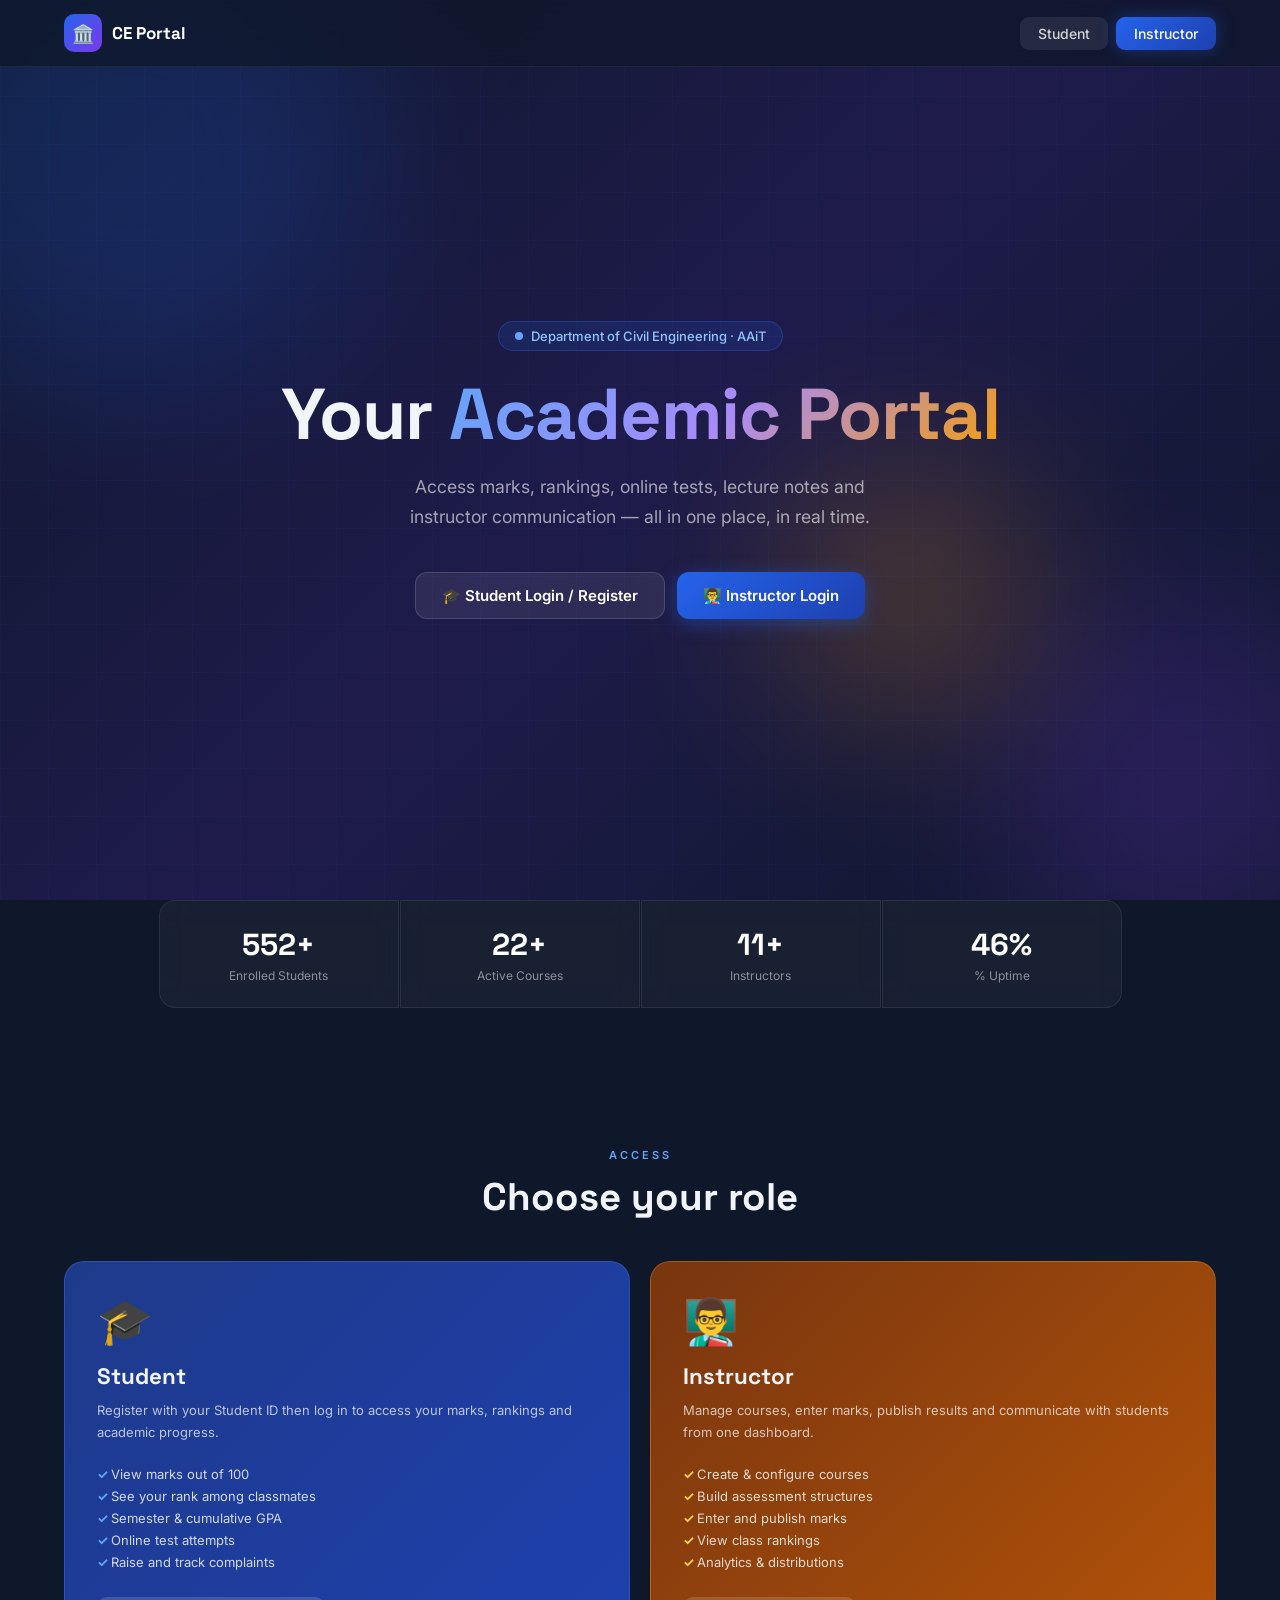
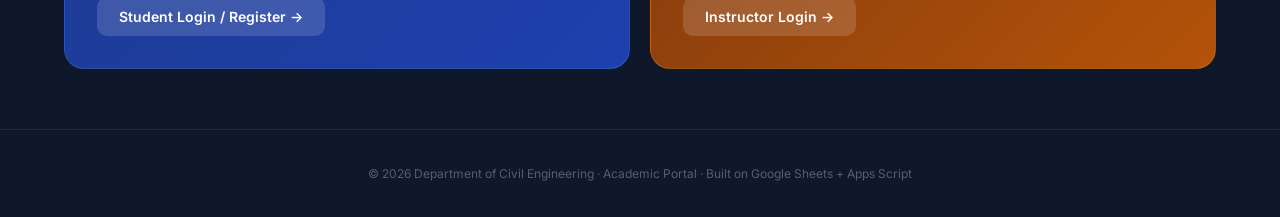
==== commit 3900bfe3: "Update index.html" ====
--- a/index.html
+++ b/index.html
@@ -1,644 +1,614 @@
 <!DOCTYPE html>
-<html lang="en">
+<html lang="en" data-theme="dark">
 <head>
   <meta charset="UTF-8" />
   <meta name="viewport" content="width=device-width, initial-scale=1.0" />
-  <meta name="description" content="Civil Engineering Department Academic Portal — Grades, tests, notes and more." />
   <title>CE Department Portal</title>
   <link rel="preconnect" href="https://fonts.googleapis.com" />
   <link href="https://fonts.googleapis.com/css2?family=Inter:wght@300;400;500;600;700;800&family=Space+Grotesk:wght@500;700&display=swap" rel="stylesheet" />
   <style>
-    *, *::before, *::after { box-sizing: border-box; margin: 0; padding: 0; }
-
     :root {
-      --blue:     #2563EB;
-      --blue-dk:  #1E40AF;
-      --amber:    #F59E0B;
-      --amber-lt: #FBBF24;
-      --bg:       #F8FAFC;
-      --bg-dk:    #0F172A;
-      --text:     #0F172A;
-      --muted:    #64748B;
-      --white:    #FFFFFF;
-      --glass:    rgba(255,255,255,0.10);
-      --radius:   16px;
+      --blue:#2563EB; --blue-dk:#1E40AF; --amber:#F59E0B;
+      --green:#10B981; --red:#EF4444; --purple:#7C3AED;
+      --radius:16px; --radius-sm:10px; --tr:.22s ease;
     }
-
-    html { scroll-behavior: smooth; }
-
-    body {
-      font-family: 'Inter', sans-serif;
-      background: var(--bg-dk);
-      color: var(--white);
-      min-height: 100vh;
-      overflow-x: hidden;
+    [data-theme="dark"]{
+      --bg:#0F172A; --bg2:#1E293B; --bg3:#334155;
+      --border:rgba(255,255,255,.08); --text:#F1F5F9;
+      --text2:#94A3B8; --card:rgba(30,41,59,.9); --glass:rgba(255,255,255,.05);
     }
-
-    /* ─── ANIMATED BG ─────────────────────────────────── */
-    .bg-canvas {
-      position: fixed; inset: 0; z-index: 0;
-      background: linear-gradient(135deg, #0F172A 0%, #1E1B4B 40%, #0F172A 100%);
-      overflow: hidden;
+    [data-theme="light"]{
+      --bg:#F8FAFC; --bg2:#fff; --bg3:#E2E8F0;
+      --border:rgba(0,0,0,.08); --text:#0F172A;
+      --text2:#64748B; --card:#fff; --glass:rgba(0,0,0,.03);
     }
-    .bg-canvas::before {
-      content: '';
-      position: absolute; inset: 0;
-      background-image:
-        linear-gradient(rgba(37,99,235,0.05) 1px, transparent 1px),
-        linear-gradient(90deg, rgba(37,99,235,0.05) 1px, transparent 1px);
-      background-size: 48px 48px;
-    }
-    .blob {
-      position: absolute; border-radius: 50%;
-      filter: blur(80px); opacity: 0.25;
-      animation: drift 18s ease-in-out infinite alternate;
-    }
-    .blob-1 { width:520px; height:520px; background:#2563EB; top:-100px; left:-120px; animation-delay:0s; }
-    .blob-2 { width:400px; height:400px; background:#7C3AED; bottom:-80px; right:-100px; animation-delay:-6s; }
-    .blob-3 { width:300px; height:300px; background:#F59E0B; top:50%; left:60%; animation-delay:-12s; }
-    @keyframes drift {
-      from { transform: translate(0,0) scale(1); }
-      to   { transform: translate(40px,30px) scale(1.08); }
-    }
-
-    /* ─── NAV ─────────────────────────────────────────── */
-    nav {
-      position: fixed; top: 0; left: 0; right: 0; z-index: 100;
-      display: flex; align-items: center; justify-content: space-between;
-      padding: 16px 5%;
-      background: rgba(15,23,42,0.70);
-      backdrop-filter: blur(20px);
-      border-bottom: 1px solid rgba(255,255,255,0.06);
-    }
-    .nav-brand { display: flex; align-items: center; gap: 12px; text-decoration: none; }
-    .nav-brand .logo {
-      width: 40px; height: 40px; border-radius: 10px;
-      background: linear-gradient(135deg,#2563EB,#7C3AED);
-      display: grid; place-items: center; font-size: 20px;
-    }
-    .nav-brand span { font-family:'Space Grotesk',sans-serif; font-weight:700; font-size:18px; color:#fff; }
-    .nav-links { display: flex; gap: 8px; }
-    .nav-links a {
-      padding: 9px 20px; border-radius: 10px; font-size: 14px; font-weight: 500;
-      text-decoration: none; transition: all .2s;
-    }
-    .btn-ghost { color: rgba(255,255,255,0.75); }
-    .btn-ghost:hover { background: rgba(255,255,255,0.08); color:#fff; }
-    .btn-primary {
-      background: linear-gradient(135deg,#2563EB,#1E40AF);
-      color: #fff;
-      box-shadow: 0 0 20px rgba(37,99,235,0.35);
-    }
-    .btn-primary:hover { transform: translateY(-1px); box-shadow: 0 4px 24px rgba(37,99,235,0.5); }
-
-    /* ─── HERO ─────────────────────────────────────────── */
-    .hero {
-      position: relative; z-index: 1;
-      min-height: 100vh;
-      display: flex; flex-direction: column;
-      align-items: center; justify-content: center;
-      text-align: center; padding: 120px 5% 80px;
-    }
-    .hero-badge {
-      display: inline-flex; align-items: center; gap: 8px;
-      padding: 6px 16px; border-radius: 999px;
-      background: rgba(37,99,235,0.15);
-      border: 1px solid rgba(37,99,235,0.35);
-      font-size: 13px; font-weight: 500; color: #93C5FD;
-      margin-bottom: 28px;
-      animation: fadeUp .6s ease both;
-    }
-    .hero-badge .dot {
-      width: 8px; height: 8px; border-radius: 50%;
-      background: #60A5FA;
-      animation: pulse-dot 2s ease infinite;
-    }
-    @keyframes pulse-dot {
-      0%,100%{ opacity:1; transform:scale(1); }
-      50%    { opacity:.4; transform:scale(1.4); }
-    }
-    .hero h1 {
-      font-family: 'Space Grotesk', sans-serif;
-      font-size: clamp(2.4rem, 6vw, 5rem);
-      font-weight: 700; line-height: 1.1;
-      letter-spacing: -1px;
-      animation: fadeUp .6s .1s ease both;
-    }
-    .hero h1 .accent {
-      background: linear-gradient(135deg,#60A5FA,#A78BFA,#F59E0B);
-      -webkit-background-clip: text; -webkit-text-fill-color: transparent;
-    }
-    .hero-sub {
-      max-width: 560px; margin: 20px auto 0;
-      font-size: clamp(1rem, 2vw, 1.15rem);
-      color: rgba(255,255,255,0.60); line-height: 1.7;
-      animation: fadeUp .6s .2s ease both;
-    }
-    .hero-cta {
-      display: flex; flex-wrap: wrap; gap: 12px;
-      justify-content: center; margin-top: 44px;
-      animation: fadeUp .6s .3s ease both;
-    }
-    .cta-btn {
-      display: inline-flex; align-items: center; gap: 10px;
-      padding: 14px 28px; border-radius: 12px;
-      font-size: 15px; font-weight: 600; text-decoration: none;
-      transition: all .25s; cursor: pointer; border: none;
-    }
-    .cta-blue {
-      background: linear-gradient(135deg,#2563EB,#1E40AF);
-      color:#fff; box-shadow: 0 4px 20px rgba(37,99,235,0.4);
-    }
-    .cta-blue:hover { transform:translateY(-2px); box-shadow:0 8px 28px rgba(37,99,235,0.5); }
-    .cta-amber {
-      background: linear-gradient(135deg,#F59E0B,#FBBF24);
-      color:#0F172A; box-shadow: 0 4px 20px rgba(245,158,11,0.35);
-    }
-    .cta-amber:hover { transform:translateY(-2px); box-shadow:0 8px 28px rgba(245,158,11,0.45); }
-    .cta-glass {
-      background: rgba(255,255,255,0.07);
-      border: 1px solid rgba(255,255,255,0.14);
-      color:#fff; backdrop-filter:blur(10px);
-    }
-    .cta-glass:hover { background: rgba(255,255,255,0.12); transform:translateY(-2px); }
-
-    /* ─── STATS BAR ────────────────────────────────────── */
-    .stats-bar {
-      position: relative; z-index: 1;
-      display: flex; flex-wrap: wrap; justify-content: center; gap: 1px;
-      margin: 0 5% 80px;
-    }
-    .stat-card {
-      flex: 1 1 180px; max-width: 260px;
-      background: rgba(255,255,255,0.04);
-      border: 1px solid rgba(255,255,255,0.08);
-      backdrop-filter: blur(12px);
-      border-radius: var(--radius); padding: 28px 24px;
-      text-align: center;
-      transition: background .2s, transform .2s;
-    }
-    .stat-card:first-child { border-radius: var(--radius) 0 0 var(--radius); }
-    .stat-card:last-child  { border-radius: 0 var(--radius) var(--radius) 0; }
-    .stat-card:hover { background: rgba(37,99,235,0.10); transform:translateY(-3px); }
-    .stat-num {
-      font-family:'Space Grotesk',sans-serif;
-      font-size: 2rem; font-weight: 700; color:#fff;
-    }
-    .stat-label { font-size:13px; color:rgba(255,255,255,0.5); margin-top:4px; }
-
-    /* ─── FEATURE SECTION ─────────────────────────────── */
-    .section { position:relative; z-index:1; padding: 80px 5%; }
-    .section-label {
-      text-align:center; font-size:12px; font-weight:600;
-      letter-spacing:3px; text-transform:uppercase;
-      color: #60A5FA; margin-bottom:12px;
-    }
-    .section-title {
-      text-align:center; font-family:'Space Grotesk',sans-serif;
-      font-size:clamp(1.8rem,3.5vw,2.8rem); font-weight:700;
-      line-height:1.2; margin-bottom:48px;
-    }
-    .features-grid {
-      display:grid; gap:20px;
-      grid-template-columns: repeat(auto-fit,minmax(280px,1fr));
-    }
-    .feature-card {
-      background: rgba(255,255,255,0.04);
-      border: 1px solid rgba(255,255,255,0.08);
-      border-radius: var(--radius); padding:28px;
-      transition: all .25s;
-    }
-    .feature-card:hover {
-      background: rgba(37,99,235,0.10);
-      border-color: rgba(37,99,235,0.35);
-      transform: translateY(-4px);
-      box-shadow: 0 20px 40px rgba(0,0,0,0.3);
-    }
-    .feature-icon {
-      width:48px; height:48px; border-radius:12px;
-      display:grid; place-items:center; font-size:22px;
-      margin-bottom:16px;
-    }
-    .feature-card h3 { font-size:17px; font-weight:600; margin-bottom:8px; }
-    .feature-card p  { font-size:14px; color:rgba(255,255,255,0.55); line-height:1.6; }
-
-    /* ─── ROLE CARDS ──────────────────────────────────── */
-    .role-grid { display:grid; gap:24px; grid-template-columns: repeat(auto-fit,minmax(300px,1fr)); }
-    .role-card {
-      border-radius: 20px; padding:36px;
-      position:relative; overflow:hidden;
-      transition: transform .25s, box-shadow .25s;
-    }
-    .role-card:hover { transform:translateY(-5px); box-shadow:0 30px 60px rgba(0,0,0,0.4); }
-    .role-card.student {
-      background: linear-gradient(135deg,#1E3A8A,#1E40AF);
-      border: 1px solid rgba(96,165,250,0.2);
-    }
-    .role-card.instructor {
-      background: linear-gradient(135deg,#78350F,#B45309);
-      border: 1px solid rgba(251,191,36,0.2);
-    }
-    .role-card .role-icon { font-size:3rem; margin-bottom:16px; }
-    .role-card h3 { font-family:'Space Grotesk',sans-serif; font-size:1.5rem; font-weight:700; margin-bottom:10px; }
-    .role-card p  { font-size:14px; color:rgba(255,255,255,0.70); line-height:1.7; margin-bottom:24px; }
-    .role-card ul { list-style:none; margin-bottom:28px; }
-    .role-card ul li { font-size:14px; color:rgba(255,255,255,0.80); padding:4px 0; }
-    .role-card ul li::before { content:'✓ '; color:#60A5FA; font-weight:700; }
-    .role-card.instructor ul li::before { color:#FCD34D; }
-    .role-btn {
-      display:inline-flex; align-items:center; gap:8px;
-      padding:12px 24px; border-radius:10px; font-size:15px;
-      font-weight:600; text-decoration:none; border:none; cursor:pointer;
-      transition:all .2s;
-    }
-    .role-card.student .role-btn {
-      background: rgba(255,255,255,0.15); color:#fff; backdrop-filter:blur(8px);
-    }
-    .role-card.instructor .role-btn {
-      background: rgba(255,255,255,0.15); color:#fff; backdrop-filter:blur(8px);
-    }
-    .role-btn:hover { background:rgba(255,255,255,0.25); transform:translateX(4px); }
-
-    /* ─── FOOTER ──────────────────────────────────────── */
-    footer {
-      position:relative; z-index:1;
-      border-top: 1px solid rgba(255,255,255,0.07);
-      padding: 40px 5%; text-align:center;
-      color:rgba(255,255,255,0.35); font-size:13px;
-    }
-
-    /* ─── ANIMATIONS ──────────────────────────────────── */
-    @keyframes fadeUp {
-      from { opacity:0; transform:translateY(20px); }
-      to   { opacity:1; transform:translateY(0); }
-    }
-    .reveal { opacity:0; transform:translateY(24px); transition:opacity .6s ease, transform .6s ease; }
-    .reveal.visible { opacity:1; transform:translateY(0); }
-
-    /* ─── MODAL ───────────────────────────────────────── */
-    .modal-overlay {
-      position:fixed; inset:0; z-index:200;
-      background:rgba(0,0,0,0.7); backdrop-filter:blur(8px);
-      display:grid; place-items:center; padding:20px;
-      opacity:0; pointer-events:none; transition:opacity .25s;
-    }
-    .modal-overlay.open { opacity:1; pointer-events:all; }
-    .modal {
-      background:#1E293B; border:1px solid rgba(255,255,255,0.10);
-      border-radius:20px; padding:36px; width:100%; max-width:420px;
-      transform:translateY(20px) scale(.97); transition:transform .25s;
-    }
-    .modal-overlay.open .modal { transform:translateY(0) scale(1); }
-    .modal h2 { font-family:'Space Grotesk',sans-serif; font-size:1.5rem; font-weight:700; margin-bottom:6px; }
-    .modal p  { font-size:14px; color:rgba(255,255,255,0.55); margin-bottom:28px; }
-    .form-group { margin-bottom:18px; }
-    .form-group label { display:block; font-size:13px; font-weight:500; color:rgba(255,255,255,0.70); margin-bottom:6px; }
-    .form-group .input-wrap { position:relative; }
-    .form-group input {
-      width:100%; padding:12px 16px; border-radius:10px;
-      background:rgba(255,255,255,0.06); border:1px solid rgba(255,255,255,0.12);
-      color:#fff; font-size:15px; font-family:'Inter',sans-serif;
-      outline:none; transition:border .2s, box-shadow .2s;
-    }
-    .form-group input:focus {
-      border-color:#2563EB; box-shadow:0 0 0 3px rgba(37,99,235,0.2);
-    }
-    .toggle-pw {
-      position:absolute; right:12px; top:50%; transform:translateY(-50%);
-      background:none; border:none; color:rgba(255,255,255,0.4);
-      cursor:pointer; font-size:16px; padding:4px;
-    }
-    .form-row { display:flex; align-items:center; justify-content:space-between; margin-bottom:24px; }
-    .remember { display:flex; align-items:center; gap:8px; font-size:13px; color:rgba(255,255,255,0.60); cursor:pointer; }
-    .remember input[type=checkbox] { accent-color:#2563EB; }
-    .forgot { font-size:13px; color:#60A5FA; text-decoration:none; }
-    .forgot:hover { text-decoration:underline; }
-    .submit-btn {
-      width:100%; padding:13px; border-radius:10px; border:none;
-      background:linear-gradient(135deg,#2563EB,#1E40AF); color:#fff;
-      font-size:15px; font-weight:600; cursor:pointer;
-      transition:all .2s; font-family:'Inter',sans-serif;
-    }
-    .submit-btn:hover { transform:translateY(-1px); box-shadow:0 6px 20px rgba(37,99,235,0.4); }
-    .modal-close {
-      position:absolute; top:16px; right:16px; background:rgba(255,255,255,0.08);
-      border:none; color:#fff; width:32px; height:32px; border-radius:8px;
-      cursor:pointer; font-size:18px; display:grid; place-items:center;
-    }
-    .modal-close:hover { background:rgba(255,255,255,0.14); }
-    .modal-wrapper { position:relative; }
-    .error-msg { font-size:13px; color:#F87171; margin-top:10px; display:none; }
-
-    /* ─── RESPONSIVE ──────────────────────────────────── */
-    @media(max-width:640px) {
-      .nav-links .btn-ghost { display:none; }
-      .stat-card:first-child, .stat-card:last-child { border-radius:var(--radius); }
+    *,*::before,*::after{box-sizing:border-box;margin:0;padding:0}
+    html{scroll-behavior:smooth}
+    body{font-family:'Inter',sans-serif;background:var(--bg);color:var(--text);min-height:100vh;overflow-x:hidden;transition:background var(--tr),color var(--tr)}
+
+    /* BG */
+    .bg-canvas{position:fixed;inset:0;z-index:0;background:linear-gradient(135deg,#0F172A,#1E1B4B,#0F172A);overflow:hidden}
+    .bg-canvas::before{content:'';position:absolute;inset:0;background-image:linear-gradient(rgba(37,99,235,.05) 1px,transparent 1px),linear-gradient(90deg,rgba(37,99,235,.05) 1px,transparent 1px);background-size:48px 48px}
+    .blob{position:absolute;border-radius:50%;filter:blur(80px);opacity:.2;animation:drift 18s ease-in-out infinite alternate}
+    .blob-1{width:500px;height:500px;background:#2563EB;top:-100px;left:-120px}
+    .blob-2{width:380px;height:380px;background:#7C3AED;bottom:-80px;right:-100px;animation-delay:-6s}
+    .blob-3{width:280px;height:280px;background:#F59E0B;top:50%;left:60%;animation-delay:-12s}
+    @keyframes drift{from{transform:translate(0,0) scale(1)}to{transform:translate(40px,30px) scale(1.08)}}
+
+    /* NAV */
+    nav{position:fixed;top:0;left:0;right:0;z-index:100;display:flex;align-items:center;justify-content:space-between;padding:14px 5%;background:rgba(15,23,42,.75);backdrop-filter:blur(20px);border-bottom:1px solid rgba(255,255,255,.06)}
+    .nav-brand{display:flex;align-items:center;gap:10px;text-decoration:none}
+    .nav-logo{width:38px;height:38px;border-radius:10px;background:linear-gradient(135deg,#2563EB,#7C3AED);display:grid;place-items:center;font-size:18px}
+    .nav-brand span{font-family:'Space Grotesk',sans-serif;font-weight:700;font-size:17px;color:#fff}
+    .nav-right{display:flex;gap:8px}
+    .nav-btn{padding:8px 18px;border-radius:9px;font-size:14px;font-weight:500;cursor:pointer;border:none;font-family:inherit;transition:all var(--tr)}
+    .nav-btn.ghost{background:rgba(255,255,255,.08);color:rgba(255,255,255,.8)}
+    .nav-btn.ghost:hover{background:rgba(255,255,255,.14);color:#fff}
+    .nav-btn.primary{background:linear-gradient(135deg,#2563EB,#1E40AF);color:#fff;box-shadow:0 0 18px rgba(37,99,235,.35)}
+    .nav-btn.primary:hover{transform:translateY(-1px);box-shadow:0 4px 20px rgba(37,99,235,.5)}
+
+    /* HERO */
+    .hero{position:relative;z-index:1;min-height:100vh;display:flex;flex-direction:column;align-items:center;justify-content:center;text-align:center;padding:120px 5% 80px}
+    .hero-badge{display:inline-flex;align-items:center;gap:8px;padding:6px 16px;border-radius:999px;background:rgba(37,99,235,.15);border:1px solid rgba(37,99,235,.35);font-size:13px;font-weight:500;color:#93C5FD;margin-bottom:24px;animation:fadeUp .6s ease both}
+    .badge-dot{width:8px;height:8px;border-radius:50%;background:#60A5FA;animation:pulse-dot 2s ease infinite}
+    @keyframes pulse-dot{0%,100%{opacity:1;transform:scale(1)}50%{opacity:.4;transform:scale(1.4)}}
+    .hero h1{font-family:'Space Grotesk',sans-serif;font-size:clamp(2.2rem,6vw,4.5rem);font-weight:700;line-height:1.1;letter-spacing:-1px;animation:fadeUp .6s .1s ease both}
+    .hero h1 .accent{background:linear-gradient(135deg,#60A5FA,#A78BFA,#F59E0B);-webkit-background-clip:text;-webkit-text-fill-color:transparent}
+    .hero-sub{max-width:520px;margin:18px auto 0;font-size:clamp(.95rem,2vw,1.1rem);color:rgba(255,255,255,.6);line-height:1.7;animation:fadeUp .6s .2s ease both}
+    .hero-cta{display:flex;flex-wrap:wrap;gap:12px;justify-content:center;margin-top:40px;animation:fadeUp .6s .3s ease both}
+    .cta-btn{display:inline-flex;align-items:center;gap:9px;padding:13px 26px;border-radius:12px;font-size:15px;font-weight:600;text-decoration:none;transition:all .25s;cursor:pointer;border:none;font-family:inherit}
+    .cta-blue{background:linear-gradient(135deg,#2563EB,#1E40AF);color:#fff;box-shadow:0 4px 20px rgba(37,99,235,.4)}
+    .cta-blue:hover{transform:translateY(-2px);box-shadow:0 8px 28px rgba(37,99,235,.5)}
+    .cta-glass{background:rgba(255,255,255,.08);border:1px solid rgba(255,255,255,.14);color:#fff;backdrop-filter:blur(10px)}
+    .cta-glass:hover{background:rgba(255,255,255,.13);transform:translateY(-2px)}
+
+    /* STATS */
+    .stats-bar{position:relative;z-index:1;display:flex;flex-wrap:wrap;justify-content:center;gap:1px;margin:0 5% 80px}
+    .stat-cell{flex:1 1 160px;max-width:240px;background:rgba(255,255,255,.04);border:1px solid rgba(255,255,255,.08);backdrop-filter:blur(12px);padding:24px 20px;text-align:center;transition:background .2s,transform .2s}
+    .stat-cell:first-child{border-radius:var(--radius) 0 0 var(--radius)}
+    .stat-cell:last-child{border-radius:0 var(--radius) var(--radius) 0}
+    .stat-cell:hover{background:rgba(37,99,235,.10);transform:translateY(-3px)}
+    .stat-num{font-family:'Space Grotesk',sans-serif;font-size:1.9rem;font-weight:700;color:#fff}
+    .stat-lbl{font-size:12px;color:rgba(255,255,255,.5);margin-top:4px}
+
+    /* ROLE CARDS */
+    .section{position:relative;z-index:1;padding:60px 5%}
+    .section-label{text-align:center;font-size:11px;font-weight:600;letter-spacing:3px;text-transform:uppercase;color:#60A5FA;margin-bottom:10px}
+    .section-title{text-align:center;font-family:'Space Grotesk',sans-serif;font-size:clamp(1.6rem,3vw,2.5rem);font-weight:700;margin-bottom:40px}
+    .role-grid{display:grid;gap:20px;grid-template-columns:repeat(auto-fit,minmax(280px,1fr))}
+    .role-card{border-radius:20px;padding:32px;position:relative;overflow:hidden;transition:transform .25s,box-shadow .25s;cursor:pointer}
+    .role-card:hover{transform:translateY(-5px);box-shadow:0 28px 56px rgba(0,0,0,.4)}
+    .role-card.student{background:linear-gradient(135deg,#1E3A8A,#1E40AF);border:1px solid rgba(96,165,250,.2)}
+    .role-card.instructor{background:linear-gradient(135deg,#78350F,#B45309);border:1px solid rgba(251,191,36,.2)}
+    .role-icon{font-size:2.8rem;margin-bottom:14px}
+    .role-card h3{font-family:'Space Grotesk',sans-serif;font-size:1.4rem;font-weight:700;margin-bottom:8px}
+    .role-card p{font-size:13px;color:rgba(255,255,255,.7);line-height:1.7;margin-bottom:20px}
+    .role-card ul{list-style:none;margin-bottom:24px}
+    .role-card ul li{font-size:13px;color:rgba(255,255,255,.8);padding:3px 0}
+    .role-card.student ul li::before{content:'✓ ';color:#60A5FA;font-weight:700}
+    .role-card.instructor ul li::before{content:'✓ ';color:#FCD34D;font-weight:700}
+    .role-action-btn{display:inline-flex;align-items:center;gap:8px;padding:11px 22px;border-radius:10px;font-size:14px;font-weight:600;background:rgba(255,255,255,.15);color:#fff;border:none;cursor:pointer;font-family:inherit;transition:all .2s;backdrop-filter:blur(8px)}
+    .role-action-btn:hover{background:rgba(255,255,255,.25);transform:translateX(4px)}
+
+    /* MODAL */
+    .modal-overlay{position:fixed;inset:0;z-index:200;background:rgba(0,0,0,.75);backdrop-filter:blur(10px);display:grid;place-items:center;padding:20px;opacity:0;pointer-events:none;transition:opacity .25s}
+    .modal-overlay.open{opacity:1;pointer-events:all}
+    .modal{background:#1E293B;border:1px solid rgba(255,255,255,.10);border-radius:22px;padding:36px;width:100%;max-width:440px;transform:translateY(20px) scale(.97);transition:transform .25s;position:relative;max-height:90vh;overflow-y:auto}
+    .modal-overlay.open .modal{transform:translateY(0) scale(1)}
+    .modal-close{position:absolute;top:14px;right:14px;background:rgba(255,255,255,.08);border:none;color:#fff;width:32px;height:32px;border-radius:8px;cursor:pointer;font-size:18px;display:grid;place-items:center}
+    .modal-close:hover{background:rgba(255,255,255,.14)}
+    .modal h2{font-family:'Space Grotesk',sans-serif;font-size:1.4rem;font-weight:700;margin-bottom:4px}
+    .modal-sub{font-size:13px;color:#94A3B8;margin-bottom:24px}
+
+    /* TABS inside modal */
+    .modal-tabs{display:flex;gap:4px;padding:4px;background:rgba(255,255,255,.05);border-radius:10px;margin-bottom:22px}
+    .modal-tab{flex:1;padding:8px;border-radius:8px;border:none;background:transparent;color:#94A3B8;font-size:14px;font-weight:500;cursor:pointer;font-family:inherit;transition:all var(--tr)}
+    .modal-tab.active{background:rgba(255,255,255,.10);color:#fff}
+
+    /* FORM */
+    .form-group{margin-bottom:15px}
+    .form-group label{display:block;font-size:12px;font-weight:500;color:#94A3B8;margin-bottom:5px}
+    .form-group .inp-wrap{position:relative}
+    .form-group input,.form-group select{width:100%;padding:11px 14px;border-radius:9px;background:rgba(255,255,255,.06);border:1px solid rgba(255,255,255,.12);color:#fff;font-size:14px;font-family:'Inter',sans-serif;outline:none;transition:border .2s,box-shadow .2s}
+    .form-group input:focus,.form-group select:focus{border-color:#2563EB;box-shadow:0 0 0 3px rgba(37,99,235,.2)}
+    .form-group input::placeholder{color:rgba(255,255,255,.3)}
+    .form-group select option{background:#1E293B;color:#fff}
+    .pw-toggle{position:absolute;right:12px;top:50%;transform:translateY(-50%);background:none;border:none;color:rgba(255,255,255,.4);cursor:pointer;font-size:16px;padding:4px}
+    .form-row{display:grid;grid-template-columns:1fr 1fr;gap:12px}
+    .submit-btn{width:100%;padding:13px;border-radius:10px;border:none;color:#fff;font-size:15px;font-weight:600;cursor:pointer;font-family:'Inter',sans-serif;transition:all .2s;margin-top:4px}
+    .submit-btn.blue{background:linear-gradient(135deg,#2563EB,#1E40AF)}
+    .submit-btn.blue:hover{transform:translateY(-1px);box-shadow:0 6px 20px rgba(37,99,235,.4)}
+    .submit-btn.amber{background:linear-gradient(135deg,#F59E0B,#B45309)}
+    .submit-btn.amber:hover{transform:translateY(-1px);box-shadow:0 6px 20px rgba(245,158,11,.4)}
+    .err-msg{font-size:12px;color:#F87171;margin-top:8px;display:none;text-align:center}
+    .success-msg{font-size:12px;color:#6EE7B7;margin-top:8px;display:none;text-align:center}
+    .divider{display:flex;align-items:center;gap:10px;margin:16px 0;color:rgba(255,255,255,.25);font-size:12px}
+    .divider::before,.divider::after{content:'';flex:1;height:1px;background:rgba(255,255,255,.10)}
+
+    /* FOOTER */
+    footer{position:relative;z-index:1;border-top:1px solid rgba(255,255,255,.07);padding:36px 5%;text-align:center;color:rgba(255,255,255,.3);font-size:12px}
+
+    /* ANIMATIONS */
+    @keyframes fadeUp{from{opacity:0;transform:translateY(20px)}to{opacity:1;transform:translateY(0)}}
+    .reveal{opacity:0;transform:translateY(24px);transition:opacity .6s ease,transform .6s ease}
+    .reveal.visible{opacity:1;transform:translateY(0)}
+
+    /* RESPONSIVE */
+    @media(max-width:640px){
+      .nav-right .nav-btn.ghost{display:none}
+      .stat-cell:first-child,.stat-cell:last-child{border-radius:var(--radius)}
+      .form-row{grid-template-columns:1fr}
     }
   </style>
 </head>
 <body>
 
-<!-- Animated background -->
 <div class="bg-canvas">
   <div class="blob blob-1"></div>
   <div class="blob blob-2"></div>
   <div class="blob blob-3"></div>
 </div>
 
-<!-- Nav -->
 <nav>
   <a class="nav-brand" href="#">
-    <div class="logo">🏛️</div>
+    <div class="nav-logo">🏛️</div>
     <span>CE Portal</span>
   </a>
-  <div class="nav-links">
-    <a href="#features" class="nav-links btn-ghost">Features</a>
-    <a href="#" class="cta-btn cta-glass" style="padding:9px 18px;font-size:14px;" onclick="openModal('student')">Student Login</a>
-    <a href="#" class="cta-btn cta-blue" style="padding:9px 18px;font-size:14px;" onclick="openModal('instructor')">Instructor Login</a>
+  <div class="nav-right">
+    <button class="nav-btn ghost" onclick="openModal('student')">Student</button>
+    <button class="nav-btn primary" onclick="openModal('instructor')">Instructor</button>
   </div>
 </nav>
 
-<!-- Hero -->
 <section class="hero">
-  <div class="hero-badge">
-    <span class="dot"></span>
-    Department of Civil Engineering · Addis Ababa Institute of Technology
-  </div>
+  <div class="hero-badge"><span class="badge-dot"></span>Department of Civil Engineering · AAiT</div>
   <h1>Your <span class="accent">Academic Portal</span></h1>
-  <p class="hero-sub">Access grades, online tests, lecture notes, complaints and instructor communication — all in one place, in real time.</p>
+  <p class="hero-sub">Access marks, rankings, online tests, lecture notes and instructor communication — all in one place, in real time.</p>
   <div class="hero-cta">
-    <a href="https://t.me/" target="_blank" class="cta-btn cta-glass">✈️ Join Telegram Bot</a>
-    <button class="cta-btn cta-glass" onclick="openModal('student')">🎓 Student Login</button>
+    <button class="cta-btn cta-glass" onclick="openModal('student')">🎓 Student Login / Register</button>
     <button class="cta-btn cta-blue" onclick="openModal('instructor')">👨‍🏫 Instructor Login</button>
   </div>
 </section>
 
-<!-- Stats -->
 <div class="stats-bar reveal">
-  <div class="stat-card">
-    <div class="stat-num" data-count="1200">0</div>
-    <div class="stat-label">Enrolled Students</div>
+  <div class="stat-cell"><div class="stat-num" data-count="1200">0</div><div class="stat-lbl">Enrolled Students</div></div>
+  <div class="stat-cell"><div class="stat-num" data-count="48">0</div><div class="stat-lbl">Active Courses</div></div>
+  <div class="stat-cell"><div class="stat-num" data-count="24">0</div><div class="stat-lbl">Instructors</div></div>
+  <div class="stat-cell"><div class="stat-num" data-count="99">0</div><div class="stat-lbl">% Uptime</div></div>
+</div>
+
+<section class="section">
+  <div class="section-label">Access</div>
+  <div class="section-title reveal">Choose your role</div>
+  <div class="role-grid">
+    <div class="role-card student reveal" onclick="openModal('student')">
+      <div class="role-icon">🎓</div>
+      <h3>Student</h3>
+      <p>Register with your Student ID then log in to access your marks, rankings and academic progress.</p>
+      <ul>
+        <li>View marks out of 100</li>
+        <li>See your rank among classmates</li>
+        <li>Semester & cumulative GPA</li>
+        <li>Online test attempts</li>
+        <li>Raise and track complaints</li>
+      </ul>
+      <button class="role-action-btn">Student Login / Register →</button>
+    </div>
+    <div class="role-card instructor reveal" onclick="openModal('instructor')">
+      <div class="role-icon">👨‍🏫</div>
+      <h3>Instructor</h3>
+      <p>Manage courses, enter marks, publish results and communicate with students from one dashboard.</p>
+      <ul>
+        <li>Create & configure courses</li>
+        <li>Build assessment structures</li>
+        <li>Enter and publish marks</li>
+        <li>View class rankings</li>
+        <li>Analytics & distributions</li>
+      </ul>
+      <button class="role-action-btn">Instructor Login →</button>
+    </div>
   </div>
-  <div class="stat-card">
-    <div class="stat-num" data-count="48">0</div>
-    <div class="stat-label">Active Courses</div>
-  </div>
-  <div class="stat-card">
-    <div class="stat-num" data-count="24">0</div>
-    <div class="stat-label">Instructors</div>
-  </div>
-  <div class="stat-card">
-    <div class="stat-num" data-count="99">0</div>
-    <div class="stat-label">% Uptime</div>
+</section>
+
+<footer>© 2026 Department of Civil Engineering · Academic Portal · Built on Google Sheets + Apps Script</footer>
+
+<!-- ═══ STUDENT MODAL ═══ -->
+<div class="modal-overlay" id="modal-student">
+  <div class="modal">
+    <button class="modal-close" onclick="closeModal('student')">✕</button>
+    <h2>🎓 Student Portal</h2>
+    <p class="modal-sub">Login to your account or create a new one</p>
+
+    <div class="modal-tabs">
+      <button class="modal-tab active" id="s-tab-login" onclick="switchTab('student','login')">Login</button>
+      <button class="modal-tab" id="s-tab-register" onclick="switchTab('student','register')">Register</button>
+    </div>
+
+    <!-- LOGIN FORM -->
+    <div id="s-login">
+      <div class="form-group">
+        <label>Student ID</label>
+        <input type="text" id="s-login-id" placeholder="e.g. UGR/82533/16" autocomplete="username" />
+      </div>
+      <div class="form-group">
+        <label>Password</label>
+        <div class="inp-wrap">
+          <input type="password" id="s-login-pw" placeholder="••••••••" autocomplete="current-password" />
+          <button class="pw-toggle" onclick="togglePw('s-login-pw',this)" tabindex="-1">👁</button>
+        </div>
+      </div>
+      <div style="display:flex;justify-content:space-between;align-items:center;margin-bottom:18px">
+        <label style="display:flex;align-items:center;gap:7px;font-size:13px;color:#94A3B8;cursor:pointer"><input type="checkbox" style="accent-color:#2563EB"> Remember me</label>
+        <a href="#" style="font-size:13px;color:#60A5FA">Forgot password?</a>
+      </div>
+      <button class="submit-btn blue" onclick="studentLogin()">Sign In</button>
+      <p class="err-msg" id="s-login-err"></p>
+      <div class="divider">or</div>
+      <p style="text-align:center;font-size:13px;color:#94A3B8">Don't have an account? <span style="color:#60A5FA;cursor:pointer" onclick="switchTab('student','register')">Register here</span></p>
+    </div>
+
+    <!-- REGISTER FORM -->
+    <div id="s-register" style="display:none">
+      <div class="form-row">
+        <div class="form-group">
+          <label>First Name *</label>
+          <input type="text" id="s-reg-fname" placeholder="Abomsa" />
+        </div>
+        <div class="form-group">
+          <label>Last Name *</label>
+          <input type="text" id="s-reg-lname" placeholder="Dida" />
+        </div>
+      </div>
+      <div class="form-group">
+        <label>Student ID *</label>
+        <input type="text" id="s-reg-id" placeholder="e.g. UGR/82533/16" />
+      </div>
+      <div class="form-group">
+        <label>Email</label>
+        <input type="email" id="s-reg-email" placeholder="you@student.aait.edu.et" />
+      </div>
+      <div class="form-group">
+        <label>Department</label>
+        <select id="s-reg-dept">
+          <option>Civil Engineering</option>
+          <option>Electrical Engineering</option>
+          <option>Mechanical Engineering</option>
+          <option>Computer Engineering</option>
+          <option>Chemical Engineering</option>
+        </select>
+      </div>
+      <div class="form-group">
+        <label>Year of Study</label>
+        <select id="s-reg-year">
+          <option>1st Year</option>
+          <option>2nd Year</option>
+          <option>3rd Year</option>
+          <option>4th Year</option>
+          <option>5th Year</option>
+        </select>
+      </div>
+      <div class="form-group">
+        <label>Password * (min 6 characters)</label>
+        <div class="inp-wrap">
+          <input type="password" id="s-reg-pw" placeholder="Create a strong password" />
+          <button class="pw-toggle" onclick="togglePw('s-reg-pw',this)" tabindex="-1">👁</button>
+        </div>
+      </div>
+      <div class="form-group">
+        <label>Confirm Password *</label>
+        <div class="inp-wrap">
+          <input type="password" id="s-reg-pw2" placeholder="Repeat your password" />
+          <button class="pw-toggle" onclick="togglePw('s-reg-pw2',this)" tabindex="-1">👁</button>
+        </div>
+      </div>
+      <button class="submit-btn blue" onclick="studentRegister()">Create Account</button>
+      <p class="err-msg" id="s-reg-err"></p>
+      <p class="success-msg" id="s-reg-ok"></p>
+      <div class="divider">or</div>
+      <p style="text-align:center;font-size:13px;color:#94A3B8">Already have an account? <span style="color:#60A5FA;cursor:pointer" onclick="switchTab('student','login')">Login here</span></p>
+    </div>
   </div>
 </div>
 
-<!-- Features -->
-<section class="section" id="features">
-  <div class="section-label">What's Inside</div>
-  <h2 class="section-title reveal">Everything you need, <br/>nothing you don't</h2>
-  <div class="features-grid">
-    <div class="feature-card reveal">
-      <div class="feature-icon" style="background:rgba(37,99,235,0.15);">📊</div>
-      <h3>Live Grade Tracking</h3>
-      <p>Weighted scores calculated automatically from Google Sheets. Students see results the moment marks are entered.</p>
-    </div>
-    <div class="feature-card reveal">
-      <div class="feature-icon" style="background:rgba(245,158,11,0.15);">📝</div>
-      <h3>Online Tests</h3>
-      <p>Instructors create timed MCQ tests. Students attempt them on any device. Results are instant.</p>
-    </div>
-    <div class="feature-card reveal">
-      <div class="feature-icon" style="background:rgba(124,58,237,0.15);">📚</div>
-      <h3>Lecture Notes</h3>
-      <p>Upload PDFs, slides and videos directly. Students download from the portal or get links via Telegram.</p>
-    </div>
-    <div class="feature-card reveal">
-      <div class="feature-icon" style="background:rgba(16,185,129,0.15);">🤖</div>
-      <h3>AI Academic Assistant</h3>
-      <p>Built-in chat assistant answers course questions, explains grades and helps navigate the portal.</p>
-    </div>
-    <div class="feature-card reveal">
-      <div class="feature-icon" style="background:rgba(239,68,68,0.15);">📨</div>
-      <h3>Complaint System</h3>
-      <p>Students raise mark disputes. Instructors review and respond. Full audit trail kept automatically.</p>
-    </div>
-    <div class="feature-card reveal">
-      <div class="feature-icon" style="background:rgba(37,99,235,0.15);">✈️</div>
-      <h3>Telegram Notifications</h3>
-      <p>Grade publications, new notes and announcements push instantly to students' Telegram.</p>
-    </div>
-  </div>
-</section>
-
-<!-- Role Cards -->
-<section class="section">
-  <div class="section-label">Access</div>
-  <h2 class="section-title reveal">Choose your role</h2>
-  <div class="role-grid">
-    <!-- Student -->
-    <div class="role-card student reveal">
-      <div class="role-icon">🎓</div>
-      <h3>Student</h3>
-      <p>Log in with your Student ID to access your grades, GPA, tests, lecture notes and complaint system.</p>
-      <ul>
-        <li>View weighted course grades</li>
-        <li>Semester & cumulative GPA</li>
-        <li>Online test attempts</li>
-        <li>Download lecture notes</li>
-        <li>Raise and track complaints</li>
-      </ul>
-      <button class="role-btn" onclick="openModal('student')">Student Login →</button>
-    </div>
-    <!-- Instructor -->
-    <div class="role-card instructor reveal">
-      <div class="role-icon">👨‍🏫</div>
-      <h3>Instructor</h3>
-      <p>Manage courses, define assessment structures, publish grades and communicate with students — all from one dashboard.</p>
-      <ul>
-        <li>Create & configure courses</li>
-        <li>Build unlimited assessment types</li>
-        <li>Auto-generated grade sheets</li>
-        <li>Upload tests and lecture notes</li>
-        <li>Analytics & grade distribution</li>
-      </ul>
-      <button class="role-btn" onclick="openModal('instructor')">Instructor Login →</button>
-    </div>
-  </div>
-</section>
-
-<footer>
-  <p>© 2026 Department of Civil Engineering · Academic Portal · Built on Google Sheets + Apps Script</p>
-</footer>
-
-<!-- Student Login Modal -->
-<div class="modal-overlay" id="modal-student">
-  <div class="modal-wrapper">
-    <div class="modal">
-      <button class="modal-close" onclick="closeModal('student')">✕</button>
-      <h2>Student Login</h2>
-      <p>Enter your university credentials to continue.</p>
-      <div class="form-group">
-        <label>Student ID</label>
-        <input type="text" id="s-id" placeholder="e.g. UGR/82533/16" autocomplete="username" />
+<!-- ═══ INSTRUCTOR MODAL ═══ -->
+<div class="modal-overlay" id="modal-instructor">
+  <div class="modal">
+    <button class="modal-close" onclick="closeModal('instructor')">✕</button>
+    <h2>👨‍🏫 Instructor Portal</h2>
+    <p class="modal-sub">Enter your faculty credentials to continue</p>
+
+    <div class="modal-tabs">
+      <button class="modal-tab active" id="i-tab-login" onclick="switchTab('instructor','login')">Login</button>
+      <button class="modal-tab" id="i-tab-register" onclick="switchTab('instructor','register')">Register</button>
+    </div>
+
+    <!-- LOGIN -->
+    <div id="i-login">
+      <div class="form-group">
+        <label>Instructor ID</label>
+        <input type="text" id="i-login-id" placeholder="e.g. INS/001/24" autocomplete="username" />
       </div>
       <div class="form-group">
         <label>Password</label>
-        <div class="input-wrap">
-          <input type="password" id="s-pw" placeholder="••••••••" autocomplete="current-password" />
-          <button class="toggle-pw" onclick="togglePw('s-pw',this)" tabindex="-1">👁</button>
-        </div>
-      </div>
+        <div class="inp-wrap">
+          <input type="password" id="i-login-pw" placeholder="••••••••" autocomplete="current-password" />
+          <button class="pw-toggle" onclick="togglePw('i-login-pw',this)" tabindex="-1">👁</button>
+        </div>
+      </div>
+      <button class="submit-btn amber" onclick="instructorLogin()">Sign In</button>
+      <p class="err-msg" id="i-login-err"></p>
+      <div class="divider">or</div>
+      <p style="text-align:center;font-size:13px;color:#94A3B8">New instructor? <span style="color:#FCD34D;cursor:pointer" onclick="switchTab('instructor','register')">Register here</span></p>
+    </div>
+
+    <!-- REGISTER -->
+    <div id="i-register" style="display:none">
       <div class="form-row">
-        <label class="remember"><input type="checkbox" /> Remember me</label>
-        <a href="#" class="forgot">Forgot password?</a>
-      </div>
-      <button class="submit-btn" onclick="loginStudent()">Sign In</button>
-      <p class="error-msg" id="s-err">Invalid credentials. Please try again.</p>
+        <div class="form-group">
+          <label>First Name *</label>
+          <input type="text" id="i-reg-fname" placeholder="Tesfaye" />
+        </div>
+        <div class="form-group">
+          <label>Last Name *</label>
+          <input type="text" id="i-reg-lname" placeholder="Alemu" />
+        </div>
+      </div>
+      <div class="form-group">
+        <label>Instructor ID *</label>
+        <input type="text" id="i-reg-id" placeholder="e.g. INS/001/24" />
+      </div>
+      <div class="form-group">
+        <label>Email *</label>
+        <input type="email" id="i-reg-email" placeholder="you@aait.edu.et" />
+      </div>
+      <div class="form-group">
+        <label>Specialization</label>
+        <select id="i-reg-spec">
+          <option>Highway Engineering</option>
+          <option>Structural Engineering</option>
+          <option>Geotechnical Engineering</option>
+          <option>Fluid Mechanics</option>
+          <option>Construction Management</option>
+          <option>Environmental Engineering</option>
+        </select>
+      </div>
+      <div class="form-group">
+        <label>Password * (min 6 characters)</label>
+        <div class="inp-wrap">
+          <input type="password" id="i-reg-pw" placeholder="Create a strong password" />
+          <button class="pw-toggle" onclick="togglePw('i-reg-pw',this)" tabindex="-1">👁</button>
+        </div>
+      </div>
+      <div class="form-group">
+        <label>Confirm Password *</label>
+        <div class="inp-wrap">
+          <input type="password" id="i-reg-pw2" placeholder="Repeat your password" />
+          <button class="pw-toggle" onclick="togglePw('i-reg-pw2',this)" tabindex="-1">👁</button>
+        </div>
+      </div>
+      <button class="submit-btn amber" onclick="instructorRegister()">Create Account</button>
+      <p class="err-msg" id="i-reg-err"></p>
+      <p class="success-msg" id="i-reg-ok"></p>
     </div>
   </div>
 </div>
 
-<!-- Instructor Login Modal -->
-<div class="modal-overlay" id="modal-instructor">
-  <div class="modal-wrapper">
-    <div class="modal">
-      <button class="modal-close" onclick="closeModal('instructor')">✕</button>
-      <h2>Instructor Login</h2>
-      <p>Enter your faculty credentials to continue.</p>
-      <div class="form-group">
-        <label>Instructor ID</label>
-        <input type="text" id="i-id" placeholder="e.g. INS/001/24" autocomplete="username" />
-      </div>
-      <div class="form-group">
-        <label>Password</label>
-        <div class="input-wrap">
-          <input type="password" id="i-pw" placeholder="••••••••" autocomplete="current-password" />
-          <button class="toggle-pw" onclick="togglePw('i-pw',this)" tabindex="-1">👁</button>
-        </div>
-      </div>
-      <div class="form-row">
-        <label class="remember"><input type="checkbox" /> Remember me</label>
-        <a href="#" class="forgot">Forgot password?</a>
-      </div>
-      <button class="submit-btn" onclick="loginInstructor()">Sign In</button>
-      <p class="error-msg" id="i-err">Invalid credentials. Please try again.</p>
-    </div>
-  </div>
-</div>
-
 <script>
-  /* ── Modal ─────────────────────────────────────────── */
-  function openModal(role) {
-    document.getElementById('modal-' + role).classList.add('open');
+/* ── CONFIG ── */
+const SCRIPT_URL = localStorage.getItem('script_url') || 'YOUR_APPS_SCRIPT_URL_HERE';
+
+/* ── LOCAL USER STORE (fallback when API not set) ── */
+const Store = {
+  key: 'ce_portal_users',
+  getAll(){ try{ return JSON.parse(localStorage.getItem(this.key)||'{}') }catch{ return {} } },
+  get(id){ return this.getAll()[id] || null },
+  save(id, data){ const all=this.getAll(); all[id]=data; localStorage.setItem(this.key, JSON.stringify(all)) },
+  exists(id){ return !!this.get(id) },
+};
+
+/* ── HELPERS ── */
+function togglePw(id, btn){
+  const inp=document.getElementById(id);
+  const show=inp.type==='password';
+  inp.type=show?'text':'password';
+  btn.textContent=show?'🙈':'👁';
+}
+
+function showErr(id, msg){
+  const el=document.getElementById(id);
+  el.textContent=msg; el.style.display='block';
+  setTimeout(()=>el.style.display='none', 4000);
+}
+
+function showSuccess(id, msg){
+  const el=document.getElementById(id);
+  el.textContent=msg; el.style.display='block';
+}
+
+function openModal(role){
+  document.getElementById('modal-'+role).classList.add('open');
+}
+function closeModal(role){
+  document.getElementById('modal-'+role).classList.remove('open');
+}
+
+document.querySelectorAll('.modal-overlay').forEach(el=>{
+  el.addEventListener('click', e=>{ if(e.target===el) el.classList.remove('open') });
+});
+document.addEventListener('keydown', e=>{
+  if(e.key==='Escape') document.querySelectorAll('.modal-overlay.open').forEach(m=>m.classList.remove('open'));
+});
+
+function switchTab(role, tab){
+  const prefix = role==='student' ? 's' : 'i';
+  document.getElementById(`${prefix}-login`).style.display    = tab==='login'    ? '' : 'none';
+  document.getElementById(`${prefix}-register`).style.display = tab==='register' ? '' : 'none';
+  document.getElementById(`${prefix}-tab-login`).classList.toggle('active',   tab==='login');
+  document.getElementById(`${prefix}-tab-register`).classList.toggle('active', tab==='register');
+}
+
+/* ── STUDENT REGISTER ── */
+async function studentRegister(){
+  const fname = document.getElementById('s-reg-fname').value.trim();
+  const lname = document.getElementById('s-reg-lname').value.trim();
+  const id    = document.getElementById('s-reg-id').value.trim();
+  const email = document.getElementById('s-reg-email').value.trim();
+  const dept  = document.getElementById('s-reg-dept').value;
+  const year  = document.getElementById('s-reg-year').value;
+  const pw    = document.getElementById('s-reg-pw').value;
+  const pw2   = document.getElementById('s-reg-pw2').value;
+
+  if (!fname||!lname||!id||!pw)        { showErr('s-reg-err','Please fill in all required fields.'); return; }
+  if (pw.length < 6)                   { showErr('s-reg-err','Password must be at least 6 characters.'); return; }
+  if (pw !== pw2)                      { showErr('s-reg-err','Passwords do not match.'); return; }
+  if (!/^UGR\/\d+\/\d+$/.test(id) && id.length < 3) { showErr('s-reg-err','Enter a valid Student ID.'); return; }
+
+  // Try API first
+  if (SCRIPT_URL !== 'YOUR_APPS_SCRIPT_URL_HERE') {
+    try {
+      const res  = await fetch(SCRIPT_URL, {
+        method:'POST', headers:{'Content-Type':'application/json'},
+        body: JSON.stringify({ action:'registerStudent', id, fname, lname, email, dept, year, password:pw })
+      });
+      const data = await res.json();
+      if (!data.success) { showErr('s-reg-err', data.error||'Registration failed.'); return; }
+    } catch { /* fall through to local */ }
   }
-  function closeModal(role) {
-    document.getElementById('modal-' + role).classList.remove('open');
+
+  // Local store
+  if (Store.exists('s_'+id)) { showErr('s-reg-err','A student with this ID already exists.'); return; }
+  Store.save('s_'+id, { role:'student', id, name:`${fname} ${lname}`, email, dept, year, pw });
+
+  showSuccess('s-reg-ok', `✅ Account created! You can now login, ${fname}.`);
+  setTimeout(()=>{ switchTab('student','login'); document.getElementById('s-login-id').value=id; }, 2000);
+}
+
+/* ── INSTRUCTOR REGISTER ── */
+async function instructorRegister(){
+  const fname = document.getElementById('i-reg-fname').value.trim();
+  const lname = document.getElementById('i-reg-lname').value.trim();
+  const id    = document.getElementById('i-reg-id').value.trim();
+  const email = document.getElementById('i-reg-email').value.trim();
+  const spec  = document.getElementById('i-reg-spec').value;
+  const pw    = document.getElementById('i-reg-pw').value;
+  const pw2   = document.getElementById('i-reg-pw2').value;
+
+  if (!fname||!lname||!id||!email||!pw) { showErr('i-reg-err','Please fill in all required fields.'); return; }
+  if (pw.length < 6)                    { showErr('i-reg-err','Password must be at least 6 characters.'); return; }
+  if (pw !== pw2)                       { showErr('i-reg-err','Passwords do not match.'); return; }
+
+  if (SCRIPT_URL !== 'YOUR_APPS_SCRIPT_URL_HERE') {
+    try {
+      const res  = await fetch(SCRIPT_URL, {
+        method:'POST', headers:{'Content-Type':'application/json'},
+        body: JSON.stringify({ action:'registerInstructor', id, fname, lname, email, spec, password:pw })
+      });
+      const data = await res.json();
+      if (!data.success) { showErr('i-reg-err', data.error||'Registration failed.'); return; }
+    } catch {}
   }
-  document.querySelectorAll('.modal-overlay').forEach(el => {
-    el.addEventListener('click', e => { if(e.target === el) el.classList.remove('open'); });
-  });
-  document.addEventListener('keydown', e => {
-    if(e.key === 'Escape') document.querySelectorAll('.modal-overlay.open').forEach(m => m.classList.remove('open'));
-  });
-
-  /* ── Password toggle ───────────────────────────────── */
-  function togglePw(id, btn) {
-    const inp = document.getElementById(id);
-    const show = inp.type === 'password';
-    inp.type = show ? 'text' : 'password';
-    btn.textContent = show ? '🙈' : '👁';
-  }
-
-  /* ── Auth (demo — real auth is via Apps Script) ──── */
-  const SCRIPT_URL = 'YOUR_APPS_SCRIPT_URL_HERE'; // replace after deployment
-
-  async function loginStudent() {
-    const id = document.getElementById('s-id').value.trim();
-    const pw = document.getElementById('s-pw').value;
-    const err = document.getElementById('s-err');
-    if (!id || !pw) { showErr(err, 'Please fill in all fields.'); return; }
-
-    // Demo shortcut — remove when Apps Script is deployed
-    if (id && pw) {
-      sessionStorage.setItem('portal_role', 'student');
-      sessionStorage.setItem('portal_user', id);
-      window.location.href = 'student-dashboard.html';
-      return;
-    }
+
+  if (Store.exists('i_'+id)) { showErr('i-reg-err','An instructor with this ID already exists.'); return; }
+  Store.save('i_'+id, { role:'instructor', id, name:`Dr. ${fname} ${lname}`, email, spec, pw });
+
+  showSuccess('i-reg-ok', `✅ Account created! You can now login, Dr. ${lname}.`);
+  setTimeout(()=>{ switchTab('instructor','login'); document.getElementById('i-login-id').value=id; }, 2000);
+}
+
+/* ── STUDENT LOGIN ── */
+async function studentLogin(){
+  const id = document.getElementById('s-login-id').value.trim();
+  const pw = document.getElementById('s-login-pw').value;
+  if (!id||!pw) { showErr('s-login-err','Please fill in all fields.'); return; }
+
+  // Try API
+  if (SCRIPT_URL !== 'YOUR_APPS_SCRIPT_URL_HERE') {
     try {
-      const res = await fetch(`${SCRIPT_URL}?action=login&role=student&id=${encodeURIComponent(id)}&pw=${encodeURIComponent(pw)}`);
+      const res  = await fetch(`${SCRIPT_URL}?action=login&role=student&id=${encodeURIComponent(id)}&pw=${encodeURIComponent(pw)}`);
       const data = await res.json();
       if (data.success) {
         sessionStorage.setItem('portal_role','student');
-        sessionStorage.setItem('portal_token', data.token);
-        sessionStorage.setItem('portal_user', data.name);
-        window.location.href='student-dashboard.html';
-      } else { showErr(err, data.message || 'Login failed.'); }
-    } catch { showErr(err, 'Connection error. Try again.'); }
+        sessionStorage.setItem('portal_user', data.id||id);
+        sessionStorage.setItem('portal_name', data.name||id);
+        sessionStorage.setItem('portal_token', data.token||'');
+        window.location.href='student-dashboard.html'; return;
+      } else { showErr('s-login-err', data.error||'Login failed.'); return; }
+    } catch {}
   }
 
-  async function loginInstructor() {
-    const id = document.getElementById('i-id').value.trim();
-    const pw = document.getElementById('i-pw').value;
-    const err = document.getElementById('i-err');
-    if (!id || !pw) { showErr(err, 'Please fill in all fields.'); return; }
-
-    // Demo shortcut
-    if (id && pw) {
-      sessionStorage.setItem('portal_role', 'instructor');
-      sessionStorage.setItem('portal_user', id);
-      window.location.href = 'instructor-dashboard.html';
-      return;
-    }
+  // Local fallback
+  const user = Store.get('s_'+id);
+  if (!user)       { showErr('s-login-err','Student ID not found. Please register first.'); return; }
+  if (user.pw!==pw){ showErr('s-login-err','Incorrect password. Please try again.'); return; }
+
+  sessionStorage.setItem('portal_role','student');
+  sessionStorage.setItem('portal_user', id);
+  sessionStorage.setItem('portal_name', user.name||id);
+  sessionStorage.setItem('portal_token','local');
+  window.location.href='student-dashboard.html';
+}
+
+/* ── INSTRUCTOR LOGIN ── */
+async function instructorLogin(){
+  const id = document.getElementById('i-login-id').value.trim();
+  const pw = document.getElementById('i-login-pw').value;
+  if (!id||!pw) { showErr('i-login-err','Please fill in all fields.'); return; }
+
+  if (SCRIPT_URL !== 'YOUR_APPS_SCRIPT_URL_HERE') {
     try {
-      const res = await fetch(`${SCRIPT_URL}?action=login&role=instructor&id=${encodeURIComponent(id)}&pw=${encodeURIComponent(pw)}`);
+      const res  = await fetch(`${SCRIPT_URL}?action=login&role=instructor&id=${encodeURIComponent(id)}&pw=${encodeURIComponent(pw)}`);
       const data = await res.json();
       if (data.success) {
         sessionStorage.setItem('portal_role','instructor');
-        sessionStorage.setItem('portal_token', data.token);
-        sessionStorage.setItem('portal_user', data.name);
-        window.location.href='instructor-dashboard.html';
-      } else { showErr(err, data.message || 'Login failed.'); }
-    } catch { showErr(err, 'Connection error. Try again.'); }
+        sessionStorage.setItem('portal_user', data.id||id);
+        sessionStorage.setItem('portal_name', data.name||id);
+        sessionStorage.setItem('portal_token', data.token||'');
+        window.location.href='instructor-dashboard.html'; return;
+      } else { showErr('i-login-err', data.error||'Login failed.'); return; }
+    } catch {}
   }
 
-  function showErr(el, msg) {
-    el.textContent = msg; el.style.display = 'block';
-    setTimeout(() => el.style.display = 'none', 4000);
-  }
-
-  /* ── Counter animation ─────────────────────────────── */
-  function animateCounter(el) {
-    const target = parseInt(el.dataset.count);
-    const duration = 1600;
-    const step = target / (duration / 16);
-    let current = 0;
-    const timer = setInterval(() => {
-      current = Math.min(current + step, target);
-      el.textContent = Math.round(current) + (el.dataset.count === '99' ? '%' : '+');
-      if (current >= target) clearInterval(timer);
-    }, 16);
-  }
-
-  /* ── Intersection Observer ─────────────────────────── */
-  const observer = new IntersectionObserver((entries) => {
-    entries.forEach(entry => {
-      if (entry.isIntersecting) {
-        entry.target.classList.add('visible');
-        const counter = entry.target.querySelector('[data-count]');
-        if (counter && !counter.dataset.animated) {
-          counter.dataset.animated = '1';
-          animateCounter(counter);
-        }
-        entry.target.querySelectorAll('[data-count]').forEach(c => {
-          if (!c.dataset.animated) { c.dataset.animated='1'; animateCounter(c); }
-        });
-      }
+  const user = Store.get('i_'+id);
+  if (!user)        { showErr('i-login-err','Instructor ID not found. Please register first.'); return; }
+  if (user.pw !== pw){ showErr('i-login-err','Incorrect password. Please try again.'); return; }
+
+  sessionStorage.setItem('portal_role','instructor');
+  sessionStorage.setItem('portal_user', id);
+  sessionStorage.setItem('portal_name', user.name||id);
+  sessionStorage.setItem('portal_token','local');
+  window.location.href='instructor-dashboard.html';
+}
+
+/* ── COUNTER ANIMATION ── */
+function animateCounter(el){
+  const target=parseInt(el.dataset.count);
+  const suffix=el.dataset.count==='99'?'%':'+';
+  const duration=1600; const step=target/(duration/16);
+  let current=0;
+  const timer=setInterval(()=>{
+    current=Math.min(current+step,target);
+    el.textContent=Math.round(current)+suffix;
+    if(current>=target) clearInterval(timer);
+  },16);
+}
+
+/* ── REVEAL OBSERVER ── */
+const obs=new IntersectionObserver(entries=>{
+  entries.forEach(entry=>{
+    if(!entry.isIntersecting) return;
+    entry.target.classList.add('visible');
+    entry.target.querySelectorAll('[data-count]').forEach(c=>{
+      if(!c.dataset.animated){ c.dataset.animated='1'; animateCounter(c); }
     });
-  }, { threshold: 0.15 });
-
-  document.querySelectorAll('.reveal').forEach(el => observer.observe(el));
+    obs.unobserve(entry.target);
+  });
+},{threshold:.12});
+document.querySelectorAll('.reveal').forEach(el=>obs.observe(el));
+
+/* ── AUTO OPEN ROLE FROM URL PARAM ── */
+const urlRole=new URLSearchParams(location.search).get('role');
+if(urlRole==='student') openModal('student');
+if(urlRole==='instructor') openModal('instructor');
 </script>
 </body>
 </html>
